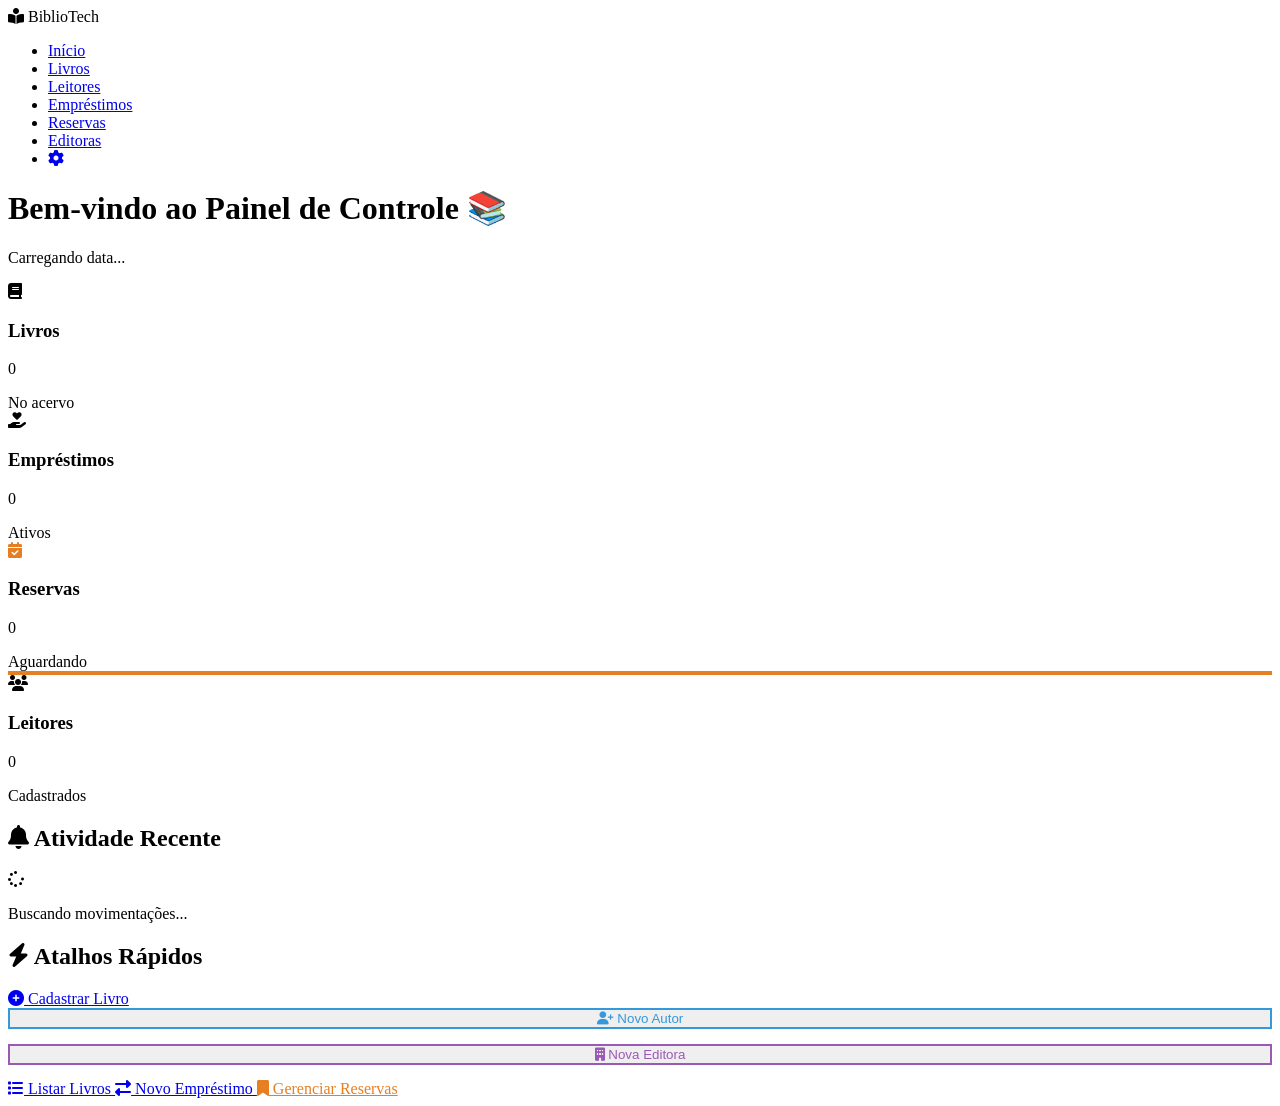
==== index.html @ 36de35bb "Add files via upload Initial commit: Sistema base funcionando." ====
<!DOCTYPE html>
<html lang="pt-br">
<head>
    <meta charset="UTF-8">
    <meta name="viewport" content="width=device-width, initial-scale=1.0">
    <title>BiblioTech - Dashboard</title>
    <link href="https://fonts.googleapis.com/css2?family=Inter:wght@400;600;800&display=swap" rel="stylesheet">
    <link rel="stylesheet" href="https://cdnjs.cloudflare.com/ajax/libs/font-awesome/6.4.0/css/all.min.css">
    <link rel="stylesheet" href="css/style.css?v=2.0">
    <style>
        /* Estilos específicos para o Modal */
        .modal-simples {
            position: fixed;
            top: 0; left: 0;
            width: 100%; height: 100%;
            background: rgba(0,0,0,0.6);
            display: none; 
            justify-content: center;
            align-items: center;
            z-index: 9999;
            backdrop-filter: blur(4px);
        }
        .modal-content {
            width: 90%;
            max-width: 400px;
            background: white;
            padding: 30px;
            border-radius: 24px;
            box-shadow: 0 20px 40px rgba(0,0,0,0.2);
            animation: slideIn 0.3s ease;
        }
        @keyframes slideIn {
            from { transform: translateY(-30px); opacity: 0; }
            to { transform: translateY(0); opacity: 1; }
        }
        .stat-card.alert { border-bottom: 4px solid #e67e22; }
        
        /* Cor específica para o botão de editora */
        .btn-editora { border: 2px solid #9b59b6 !important; color: #9b59b6 !important; }
        .btn-editora:hover { background: #9b59b6; color: white !important; }
    </style>
</head>
<body>

    <nav class="top-nav">
        <div class="container nav-flex">
            <div class="logo">
                <i class="fas fa-book-reader"></i> Biblio<span>Tech</span>
            </div>
            <ul class="menu">
                <li><a href="index.html" class="active">Início</a></li>
                <li><a href="livros.html">Livros</a></li>
                <li><a href="usuarios.html">Leitores</a></li>
                <li><a href="emprestimos.html">Empréstimos</a></li>
                <li><a href="reservas.html">Reservas</a></li> 
                <li><a href="editoras.html">Editoras</a></li>
                <li><a href="config.html"><i class="fas fa-cog"></i></a></li>
            </ul>
        </div>
    </nav>

    <div class="container">
        <header class="welcome-banner">
            <h1>Bem-vindo ao Painel de Controle 📚</h1>
            <p id="data-atual">Carregando data...</p>
        </header>

        <div class="stats-grid">
            <div class="stat-card">
                <div class="card-icon"><i class="fas fa-book"></i></div>
                <h3>Livros</h3>
                <p id="total-livros">0</p>
                <span>No acervo</span>
            </div>
            <div class="stat-card success">
                <div class="card-icon"><i class="fas fa-hand-holding-heart"></i></div>
                <h3>Empréstimos</h3>
                <p id="total-emprestimos">0</p>
                <span>Ativos</span>
            </div>
            <div class="stat-card alert"> 
                <div class="card-icon"><i class="fas fa-calendar-check" style="color: #e67e22;"></i></div>
                <h3>Reservas</h3>
                <p id="total-reservas">0</p>
                <span>Aguardando</span>
            </div>
            <div class="stat-card">
                <div class="card-icon"><i class="fas fa-users"></i></div>
                <h3>Leitores</h3>
                <p id="total-usuarios">0</p>
                <span>Cadastrados</span>
            </div>
        </div>

        <div class="dashboard-content">
            <div class="list-box">
                <h2><i class="fas fa-bell"></i> Atividade Recente</h2>
                <div id="lista-atividades">
                    <div class="loading-state">
                        <i class="fas fa-spinner fa-spin"></i>
                        <p>Buscando movimentações...</p>
                    </div>
                </div>
            </div>

            <div class="action-box">
                <h2><i class="fas fa-bolt"></i> Atalhos Rápidos</h2>
                <nav class="nav-vertical">
                    <a href="adicionar.html" class="btn btn-add">
                        <i class="fas fa-plus-circle"></i> Cadastrar Livro
                    </a>
                    
                    <button onclick="abrirModal('modalAutor')" class="btn btn-outline" style="width: 100%; cursor: pointer; margin-bottom: 15px; border: 2px solid #3498db; color: #3498db;">
                        <i class="fas fa-user-plus"></i> Novo Autor
                    </button>

                    <button onclick="abrirModal('modalEditora')" class="btn btn-outline btn-editora" style="width: 100%; cursor: pointer; margin-bottom: 15px;">
                        <i class="fas fa-building"></i> Nova Editora
                    </button>

                    <a href="livros.html" class="btn btn-outline">
                        <i class="fas fa-list"></i> Listar Livros
                    </a>
                    
                    <a href="emprestimos.html" class="btn btn-save">
                        <i class="fas fa-exchange-alt"></i> Novo Empréstimo
                    </a>

                    <a href="reservas.html" class="btn btn-outline" style="border-color: #e67e22; color: #e67e22;">
                        <i class="fas fa-bookmark"></i> Gerenciar Reservas
                    </a>
                </nav>
            </div>
        </div>
    </div>

    <div id="modalAutor" class="modal-simples">
        <div class="modal-content">
            <h3 style="margin-bottom: 15px;"><i class="fas fa-feather"></i> Novo Autor</h3>
            <form id="form-rapido-autor">
                <div class="form-group">
                    <label>Nome do Autor</label>
                    <input type="text" id="nome-autor" placeholder="Ex: Machado de Assis" required style="width: 100%; padding: 12px; border: 2px solid #eee; border-radius: 10px;">
                </div>
                <div style="display: flex; gap: 10px; margin-top: 20px;">
                    <button type="submit" class="btn btn-save" style="flex:2; border:none; cursor:pointer;">Salvar</button>
                    <button type="button" onclick="fecharModal('modalAutor')" class="btn btn-outline" style="flex:1; cursor:pointer;">Cancelar</button>
                </div>
            </form>
        </div>
    </div>

    <div id="modalEditora" class="modal-simples">
        <div class="modal-content">
            <h3 style="margin-bottom: 15px;"><i class="fas fa-building"></i> Nova Editora</h3>
            <form id="form-rapido-editora">
                <div class="form-group">
                    <label>Nome da Editora</label>
                    <input type="text" id="nome-editora" placeholder="Ex: Editora Rocco" required style="width: 100%; padding: 12px; border: 2px solid #eee; border-radius: 10px;">
                </div>
                <div style="display: flex; gap: 10px; margin-top: 20px;">
                    <button type="submit" class="btn btn-save" style="flex:2; border:none; cursor:pointer; background-color: #9b59b6;">Salvar</button>
                    <button type="button" onclick="fecharModal('modalEditora')" class="btn btn-outline" style="flex:1; cursor:pointer;">Cancelar</button>
                </div>
            </form>
        </div>
    </div>

    <script src="js/dashboard.js"></script>
    <script>
        // Funções Genéricas para os Modais
        function abrirModal(id) { document.getElementById(id).style.display = 'flex'; }
        function fecharModal(id) { document.getElementById(id).style.display = 'none'; }
        
        window.onclick = function(event) {
            if (event.target.className === 'modal-simples') {
                event.target.style.display = 'none';
            }
        }

        // Lógica para Salvar Editora via Modal
        document.getElementById('form-rapido-editora').addEventListener('submit', async (e) => {
            e.preventDefault();
            const nome = document.getElementById('nome-editora').value;
            const formData = new FormData();
            formData.append('nome', nome);

            try {
                const res = await fetch('api/salvar_editora.php', { method: 'POST', body: formData });
                const data = await res.json();
                if(data.sucesso) {
                    alert("✅ Editora cadastrada com sucesso!");
                    fecharModal('modalEditora');
                    location.reload();
                } else { alert("Erro: " + data.erro); }
            } catch (err) { alert("Erro de conexão."); }
        });

        // Lógica para Salvar Autor via Modal (Reaproveitada)
        document.getElementById('form-rapido-autor').addEventListener('submit', async (e) => {
            e.preventDefault();
            const nome = document.getElementById('nome-autor').value;
            const formData = new FormData();
            formData.append('nome', nome);

            try {
                const res = await fetch('api/salvar_autor.php', { method: 'POST', body: formData });
                const data = await res.json();
                if(data.sucesso) {
                    alert("✅ Autor cadastrado com sucesso!");
                    fecharModal('modalAutor');
                    location.reload();
                } else { alert("Erro: " + data.erro); }
            } catch (err) { alert("Erro de conexão."); }
        });
    </script>
</body>
</html>
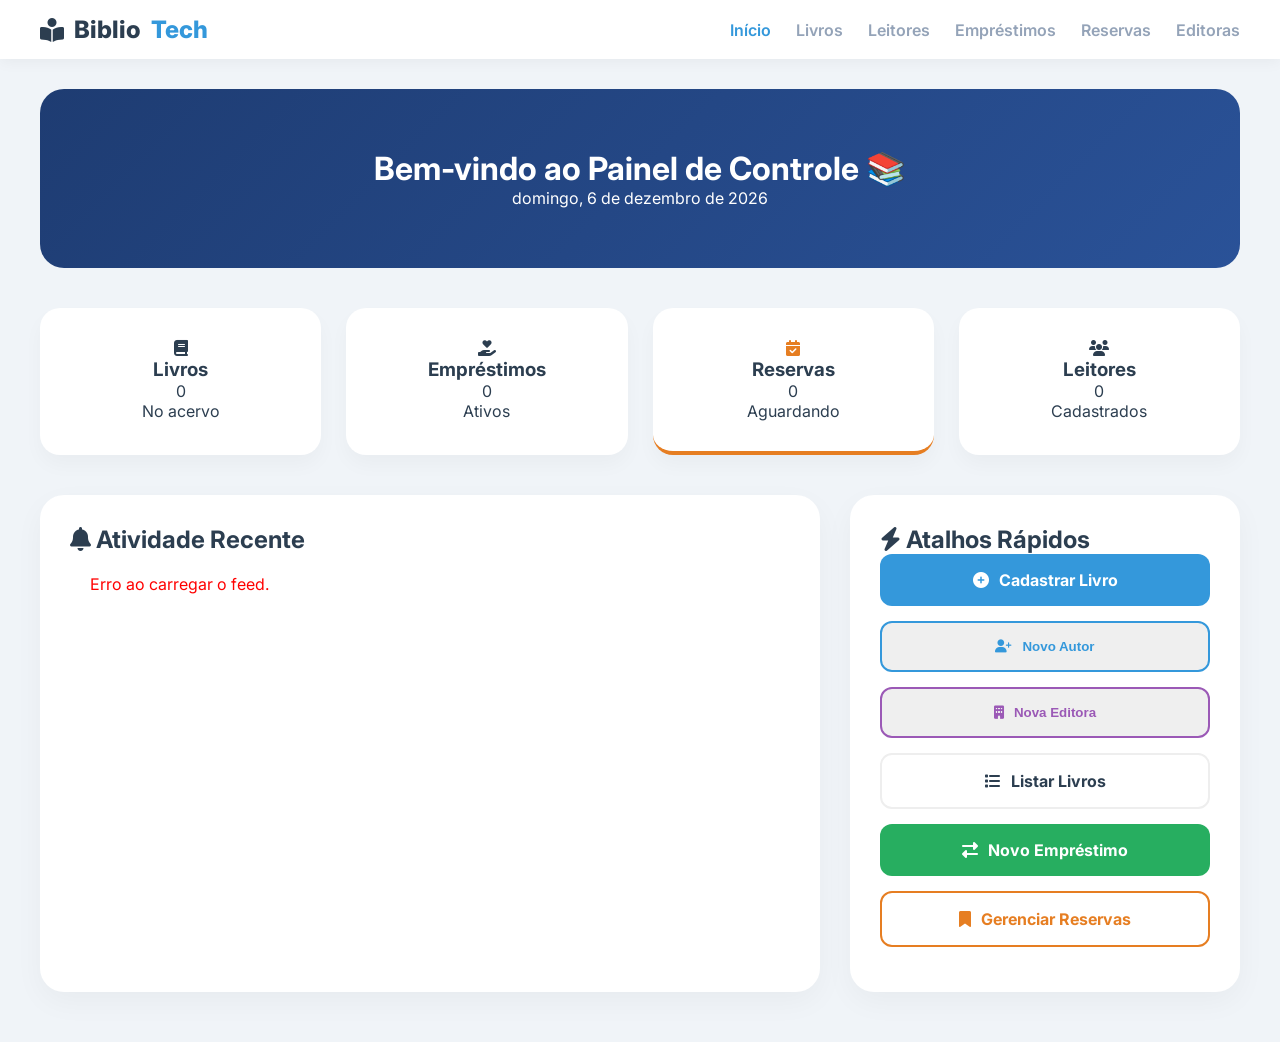
==== commit dfe735bc: "Update index.html" ====
--- a/index.html
+++ b/index.html
@@ -53,8 +53,7 @@
                 <li><a href="usuarios.html">Leitores</a></li>
                 <li><a href="emprestimos.html">Empréstimos</a></li>
                 <li><a href="reservas.html">Reservas</a></li> 
-                <li><a href="editoras.html">Editoras</a></li>
-                <li><a href="config.html"><i class="fas fa-cog"></i></a></li>
+                <li><a href="editoras.html">Editoras</a></li>               
             </ul>
         </div>
     </nav>
@@ -215,4 +214,5 @@
         });
     </script>
 </body>
-</html>+
+</html>
--- a/css/style.css
+++ b/css/style.css
@@ -0,0 +1,158 @@
+@import url('https://fonts.googleapis.com/css2?family=Inter:wght@300;400;600;800&display=swap');
+
+:root {
+    --primary: #3498db;
+    --primary-dark: #2980b9;
+    --secondary: #2c3e50;
+    --success: #27ae60;
+    --danger: #e74c3c;
+    --bg: #f0f4f8;
+    --white: #ffffff;
+    --text-muted: #94a3b8;
+    --transition: all 0.3s cubic-bezier(0.4, 0, 0.2, 1);
+}
+
+* { box-sizing: border-box; margin: 0; padding: 0; }
+
+body { 
+    font-family: 'Inter', sans-serif; 
+    background: var(--bg); 
+    color: var(--secondary);
+    min-height: 100vh;
+    display: block; /* Garante que o fluxo seja de cima para baixo */
+}
+
+/* CENTRALIZAÇÃO REAL DO CONTEÚDO */
+.container { 
+    width: 95%;
+    max-width: 1200px; 
+    margin: 0 auto; /* O segredo da centralização */
+    display: block;
+}
+
+/* BARRA DE NAVEGAÇÃO */
+.top-nav {
+    background: var(--white);
+    padding: 15px 0;
+    margin-bottom: 30px;
+    box-shadow: 0 2px 15px rgba(0,0,0,0.05);
+    width: 100%;
+}
+
+.nav-flex {
+    display: flex;
+    justify-content: space-between; /* Logo na esquerda, Menu na direita */
+    align-items: center;
+}
+
+.logo { font-weight: 800; font-size: 1.5rem; display: flex; align-items: center; gap: 10px; }
+.logo span { color: var(--primary); }
+.menu { list-style: none; display: flex; gap: 25px; }
+.menu a { text-decoration: none; color: var(--text-muted); font-weight: 600; }
+.menu a.active { color: var(--primary); }
+
+/* BANNER */
+.welcome-banner {
+    background: linear-gradient(135deg, #1e3c72 0%, #2a5298 100%);
+    color: white; 
+    padding: 60px 20px; 
+    border-radius: 24px; 
+    text-align: center; 
+    margin-bottom: 40px;
+    width: 100%;
+}
+
+/* GRID DE CARDS (4 colunas) */
+.stats-grid {
+    display: grid; 
+    grid-template-columns: repeat(auto-fit, minmax(220px, 1fr)); 
+    gap: 25px; 
+    margin-bottom: 40px;
+    width: 100%;
+}
+
+.stat-card {
+    background: var(--white); 
+    padding: 30px 20px; 
+    border-radius: 20px; 
+    text-align: center;
+    box-shadow: 0 10px 20px rgba(0,0,0,0.03);
+    transition: var(--transition);
+}
+
+.stat-card:hover { transform: translateY(-10px); }
+
+/* CONTEÚDO INFERIOR (2 colunas: Atividade e Atalhos) */
+.dashboard-content { 
+    display: grid; 
+    grid-template-columns: 2fr 1fr; /* Esquerda maior que a direita */
+    gap: 30px; 
+    margin-bottom: 50px;
+}
+
+/* Responsividade para Celular */
+@media (max-width: 850px) {
+    .dashboard-content { grid-template-columns: 1fr; }
+    .nav-flex { flex-direction: column; gap: 15px; }
+}
+
+.list-box, .action-box { 
+    background: var(--white); 
+    padding: 30px; 
+    border-radius: 24px; 
+    box-shadow: 0 10px 30px rgba(0,0,0,0.04);
+}
+
+/* ESTILO DOS BOTÕES */
+.btn {
+    display: flex;
+    align-items: center;
+    justify-content: center;
+    gap: 10px;
+    padding: 16px; 
+    margin-bottom: 15px; 
+    text-decoration: none; 
+    border-radius: 12px; 
+    font-weight: 700;
+    transition: var(--transition);
+}
+
+.btn-add { background: var(--primary); color: white; }
+.btn-save { background: var(--success); color: white; }
+.btn-outline { border: 2px solid #eee; color: var(--secondary); }
+
+.activity-item {
+    background: #f8fafc;
+    padding: 15px;
+    margin-bottom: 10px;
+    border-radius: 12px;
+    border-left: 4px solid var(--primary);
+}
+/* Estilos de Formulário */
+.form-group {
+    display: flex;
+    flex-direction: column;
+    margin-bottom: 15px;
+}
+
+.form-group label {
+    font-weight: 600;
+    font-size: 0.9rem;
+    margin-bottom: 8px;
+    color: var(--secondary);
+}
+
+.form-group input, .form-group select {
+    padding: 12px;
+    border: 2px solid #edf2f7;
+    border-radius: 10px;
+    font-family: inherit;
+    font-size: 1rem;
+    transition: var(--transition);
+}
+
+.form-group input:focus, .form-group select:focus {
+    outline: none;
+    border-color: var(--primary);
+    background: #fff;
+}
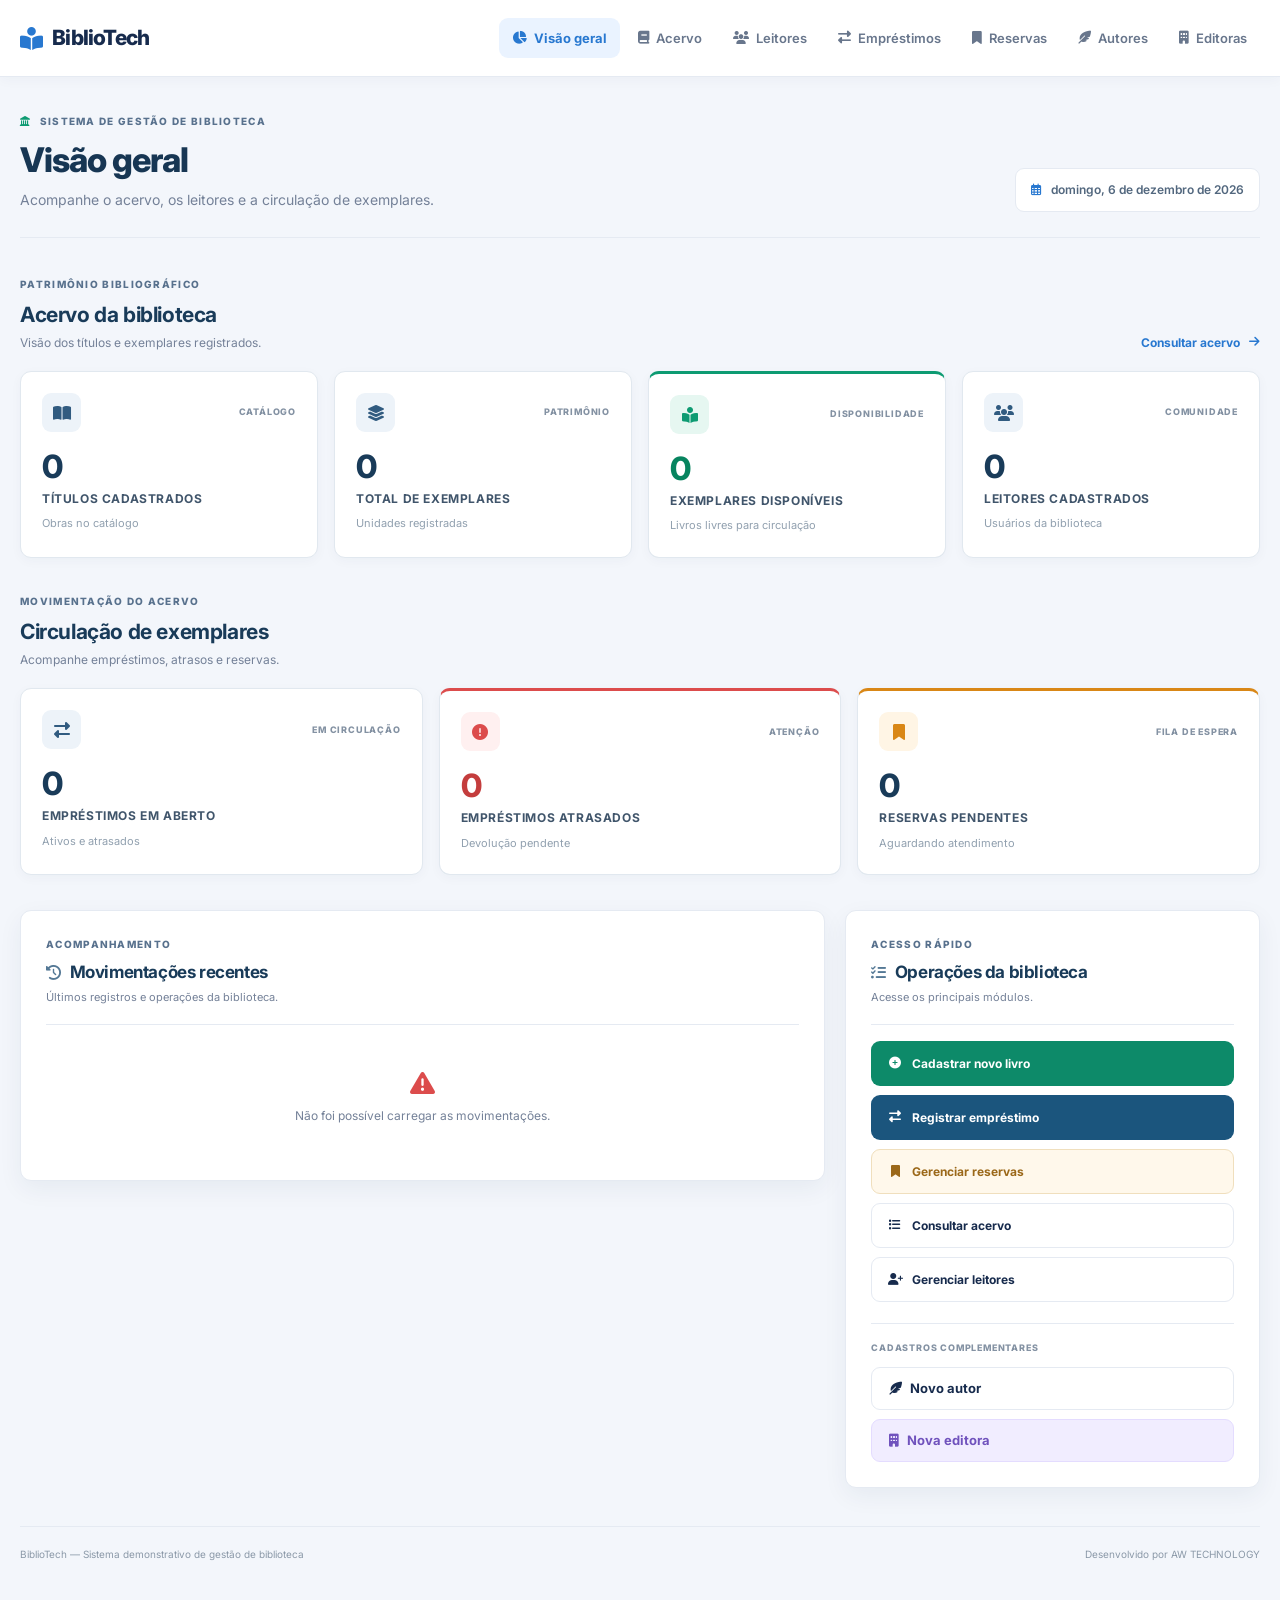
==== commit 26403b9d: "feat: upgrade completo do BiblioTech" ====
--- a/index.html
+++ b/index.html
@@ -1,218 +1,529 @@
-<!DOCTYPE html>
-<html lang="pt-br">
-<head>
-    <meta charset="UTF-8">
-    <meta name="viewport" content="width=device-width, initial-scale=1.0">
-    <title>BiblioTech - Dashboard</title>
-    <link href="https://fonts.googleapis.com/css2?family=Inter:wght@400;600;800&display=swap" rel="stylesheet">
-    <link rel="stylesheet" href="https://cdnjs.cloudflare.com/ajax/libs/font-awesome/6.4.0/css/all.min.css">
-    <link rel="stylesheet" href="css/style.css?v=2.0">
-    <style>
-        /* Estilos específicos para o Modal */
-        .modal-simples {
-            position: fixed;
-            top: 0; left: 0;
-            width: 100%; height: 100%;
-            background: rgba(0,0,0,0.6);
-            display: none; 
-            justify-content: center;
-            align-items: center;
-            z-index: 9999;
-            backdrop-filter: blur(4px);
-        }
-        .modal-content {
-            width: 90%;
-            max-width: 400px;
-            background: white;
-            padding: 30px;
-            border-radius: 24px;
-            box-shadow: 0 20px 40px rgba(0,0,0,0.2);
-            animation: slideIn 0.3s ease;
-        }
-        @keyframes slideIn {
-            from { transform: translateY(-30px); opacity: 0; }
-            to { transform: translateY(0); opacity: 1; }
-        }
-        .stat-card.alert { border-bottom: 4px solid #e67e22; }
-        
-        /* Cor específica para o botão de editora */
-        .btn-editora { border: 2px solid #9b59b6 !important; color: #9b59b6 !important; }
-        .btn-editora:hover { background: #9b59b6; color: white !important; }
-    </style>
-</head>
-<body>
-
-    <nav class="top-nav">
-        <div class="container nav-flex">
-            <div class="logo">
-                <i class="fas fa-book-reader"></i> Biblio<span>Tech</span>
-            </div>
-            <ul class="menu">
-                <li><a href="index.html" class="active">Início</a></li>
-                <li><a href="livros.html">Livros</a></li>
-                <li><a href="usuarios.html">Leitores</a></li>
-                <li><a href="emprestimos.html">Empréstimos</a></li>
-                <li><a href="reservas.html">Reservas</a></li> 
-                <li><a href="editoras.html">Editoras</a></li>               
-            </ul>
-        </div>
-    </nav>
-
-    <div class="container">
-        <header class="welcome-banner">
-            <h1>Bem-vindo ao Painel de Controle 📚</h1>
-            <p id="data-atual">Carregando data...</p>
-        </header>
-
-        <div class="stats-grid">
-            <div class="stat-card">
-                <div class="card-icon"><i class="fas fa-book"></i></div>
-                <h3>Livros</h3>
-                <p id="total-livros">0</p>
-                <span>No acervo</span>
-            </div>
-            <div class="stat-card success">
-                <div class="card-icon"><i class="fas fa-hand-holding-heart"></i></div>
-                <h3>Empréstimos</h3>
-                <p id="total-emprestimos">0</p>
-                <span>Ativos</span>
-            </div>
-            <div class="stat-card alert"> 
-                <div class="card-icon"><i class="fas fa-calendar-check" style="color: #e67e22;"></i></div>
-                <h3>Reservas</h3>
-                <p id="total-reservas">0</p>
-                <span>Aguardando</span>
-            </div>
-            <div class="stat-card">
-                <div class="card-icon"><i class="fas fa-users"></i></div>
-                <h3>Leitores</h3>
-                <p id="total-usuarios">0</p>
-                <span>Cadastrados</span>
-            </div>
-        </div>
-
-        <div class="dashboard-content">
-            <div class="list-box">
-                <h2><i class="fas fa-bell"></i> Atividade Recente</h2>
-                <div id="lista-atividades">
-                    <div class="loading-state">
-                        <i class="fas fa-spinner fa-spin"></i>
-                        <p>Buscando movimentações...</p>
-                    </div>
-                </div>
-            </div>
-
-            <div class="action-box">
-                <h2><i class="fas fa-bolt"></i> Atalhos Rápidos</h2>
-                <nav class="nav-vertical">
-                    <a href="adicionar.html" class="btn btn-add">
-                        <i class="fas fa-plus-circle"></i> Cadastrar Livro
-                    </a>
-                    
-                    <button onclick="abrirModal('modalAutor')" class="btn btn-outline" style="width: 100%; cursor: pointer; margin-bottom: 15px; border: 2px solid #3498db; color: #3498db;">
-                        <i class="fas fa-user-plus"></i> Novo Autor
-                    </button>
-
-                    <button onclick="abrirModal('modalEditora')" class="btn btn-outline btn-editora" style="width: 100%; cursor: pointer; margin-bottom: 15px;">
-                        <i class="fas fa-building"></i> Nova Editora
-                    </button>
-
-                    <a href="livros.html" class="btn btn-outline">
-                        <i class="fas fa-list"></i> Listar Livros
-                    </a>
-                    
-                    <a href="emprestimos.html" class="btn btn-save">
-                        <i class="fas fa-exchange-alt"></i> Novo Empréstimo
-                    </a>
-
-                    <a href="reservas.html" class="btn btn-outline" style="border-color: #e67e22; color: #e67e22;">
-                        <i class="fas fa-bookmark"></i> Gerenciar Reservas
-                    </a>
-                </nav>
-            </div>
-        </div>
-    </div>
-
-    <div id="modalAutor" class="modal-simples">
-        <div class="modal-content">
-            <h3 style="margin-bottom: 15px;"><i class="fas fa-feather"></i> Novo Autor</h3>
-            <form id="form-rapido-autor">
-                <div class="form-group">
-                    <label>Nome do Autor</label>
-                    <input type="text" id="nome-autor" placeholder="Ex: Machado de Assis" required style="width: 100%; padding: 12px; border: 2px solid #eee; border-radius: 10px;">
-                </div>
-                <div style="display: flex; gap: 10px; margin-top: 20px;">
-                    <button type="submit" class="btn btn-save" style="flex:2; border:none; cursor:pointer;">Salvar</button>
-                    <button type="button" onclick="fecharModal('modalAutor')" class="btn btn-outline" style="flex:1; cursor:pointer;">Cancelar</button>
-                </div>
-            </form>
-        </div>
-    </div>
-
-    <div id="modalEditora" class="modal-simples">
-        <div class="modal-content">
-            <h3 style="margin-bottom: 15px;"><i class="fas fa-building"></i> Nova Editora</h3>
-            <form id="form-rapido-editora">
-                <div class="form-group">
-                    <label>Nome da Editora</label>
-                    <input type="text" id="nome-editora" placeholder="Ex: Editora Rocco" required style="width: 100%; padding: 12px; border: 2px solid #eee; border-radius: 10px;">
-                </div>
-                <div style="display: flex; gap: 10px; margin-top: 20px;">
-                    <button type="submit" class="btn btn-save" style="flex:2; border:none; cursor:pointer; background-color: #9b59b6;">Salvar</button>
-                    <button type="button" onclick="fecharModal('modalEditora')" class="btn btn-outline" style="flex:1; cursor:pointer;">Cancelar</button>
-                </div>
-            </form>
-        </div>
-    </div>
-
-    <script src="js/dashboard.js"></script>
-    <script>
-        // Funções Genéricas para os Modais
-        function abrirModal(id) { document.getElementById(id).style.display = 'flex'; }
-        function fecharModal(id) { document.getElementById(id).style.display = 'none'; }
-        
-        window.onclick = function(event) {
-            if (event.target.className === 'modal-simples') {
-                event.target.style.display = 'none';
-            }
-        }
-
-        // Lógica para Salvar Editora via Modal
-        document.getElementById('form-rapido-editora').addEventListener('submit', async (e) => {
-            e.preventDefault();
-            const nome = document.getElementById('nome-editora').value;
-            const formData = new FormData();
-            formData.append('nome', nome);
-
-            try {
-                const res = await fetch('api/salvar_editora.php', { method: 'POST', body: formData });
-                const data = await res.json();
-                if(data.sucesso) {
-                    alert("✅ Editora cadastrada com sucesso!");
-                    fecharModal('modalEditora');
-                    location.reload();
-                } else { alert("Erro: " + data.erro); }
-            } catch (err) { alert("Erro de conexão."); }
-        });
-
-        // Lógica para Salvar Autor via Modal (Reaproveitada)
-        document.getElementById('form-rapido-autor').addEventListener('submit', async (e) => {
-            e.preventDefault();
-            const nome = document.getElementById('nome-autor').value;
-            const formData = new FormData();
-            formData.append('nome', nome);
-
-            try {
-                const res = await fetch('api/salvar_autor.php', { method: 'POST', body: formData });
-                const data = await res.json();
-                if(data.sucesso) {
-                    alert("✅ Autor cadastrado com sucesso!");
-                    fecharModal('modalAutor');
-                    location.reload();
-                } else { alert("Erro: " + data.erro); }
-            } catch (err) { alert("Erro de conexão."); }
-        });
-    </script>
-</body>
-
-</html>
+
+<!DOCTYPE html>
+<html lang="pt-BR">
+<head>
+    <meta charset="UTF-8">
+    <meta name="viewport" content="width=device-width, initial-scale=1.0">
+    <meta name="description" content="BiblioTech — plataforma demonstrativa de gerenciamento de biblioteca, acervo e circulação de livros.">
+
+   <title>BiblioTech | Gestão de Biblioteca</title>
+<link rel="icon" type="image/svg+xml" href="favicon.svg">
+
+    <link rel="preconnect" href="https://fonts.googleapis.com">
+    <link rel="preconnect" href="https://fonts.gstatic.com" crossorigin>
+    <link rel="stylesheet" href="https://fonts.googleapis.com/css2?family=Inter:wght@400;500;600;700;800&display=swap">
+    <link rel="stylesheet" href="https://cdnjs.cloudflare.com/ajax/libs/font-awesome/6.4.0/css/all.min.css">
+    <link rel="stylesheet" href="css/style.css?v=5.0">
+</head>
+
+<body>
+
+    <!-- Navegação institucional -->
+    <nav class="top-nav" aria-label="Navegação principal">
+        <div class="container nav-flex">
+
+            <a href="index.html" class="logo" aria-label="BiblioTech - Início">
+                <i class="fas fa-book-reader"></i>
+                <span>Biblio<span>Tech</span></span>
+            </a>
+
+            <ul class="menu">
+                <li>
+                    <a href="index.html" class="active" aria-current="page">
+                        <i class="fas fa-chart-pie"></i> Visão geral
+                    </a>
+                </li>
+                <li>
+                    <a href="livros.html">
+                        <i class="fas fa-book"></i> Acervo
+                    </a>
+                </li>
+                <li>
+                    <a href="usuarios.html">
+                        <i class="fas fa-users"></i> Leitores
+                    </a>
+                </li>
+                <li>
+                    <a href="emprestimos.html">
+                        <i class="fas fa-exchange-alt"></i> Empréstimos
+                    </a>
+                </li>
+                <li>
+                    <a href="reservas.html">
+                        <i class="fas fa-bookmark"></i> Reservas
+                    </a>
+                </li>
+                <li>
+                    <a href="autores.html">
+                        <i class="fas fa-feather-alt"></i> Autores
+                    </a>
+                </li>
+                <li>
+                    <a href="editoras.html">
+                        <i class="fas fa-building"></i> Editoras
+                    </a>
+                </li>
+            </ul>
+
+        </div>
+    </nav>
+
+    <main class="container institutional-dashboard">
+
+        <!-- Apresentação -->
+        <header class="dashboard-heading">
+            <div class="dashboard-heading-text">
+                <span class="dashboard-eyebrow">
+                    <i class="fas fa-landmark"></i>
+                    SISTEMA DE GESTÃO DE BIBLIOTECA
+                </span>
+
+                <h1>Visão geral</h1>
+
+                <p>
+                    Acompanhe o acervo, os leitores e a circulação de exemplares.
+                </p>
+            </div>
+
+            <div class="dashboard-date">
+                <i class="far fa-calendar-alt"></i>
+                <span id="data-atual">Carregando data...</span>
+            </div>
+        </header>
+
+        <!-- Indicadores do acervo -->
+        <section class="dashboard-section" aria-labelledby="titulo-acervo">
+
+            <div class="section-heading">
+                <div>
+                    <span class="section-kicker">PATRIMÔNIO BIBLIOGRÁFICO</span>
+                    <h2 id="titulo-acervo">Acervo da biblioteca</h2>
+                    <p>Visão dos títulos e exemplares registrados.</p>
+                </div>
+
+                <a href="livros.html" class="section-link">
+                    Consultar acervo
+                    <i class="fas fa-arrow-right"></i>
+                </a>
+            </div>
+
+            <div class="stats-grid institutional-stats">
+
+                <article class="stat-card institutional-card">
+                    <div class="stat-card-top">
+                        <span class="stat-icon">
+                            <i class="fas fa-book-open"></i>
+                        </span>
+                        <span class="stat-label">CATÁLOGO</span>
+                    </div>
+
+                    <p id="total-livros" class="stat-number">0</p>
+                    <h3>Títulos cadastrados</h3>
+                    <span class="stat-description">Obras no catálogo</span>
+                </article>
+
+                <article class="stat-card institutional-card">
+                    <div class="stat-card-top">
+                        <span class="stat-icon">
+                            <i class="fas fa-layer-group"></i>
+                        </span>
+                        <span class="stat-label">PATRIMÔNIO</span>
+                    </div>
+
+                    <p id="total-exemplares" class="stat-number">0</p>
+                    <h3>Total de exemplares</h3>
+                    <span class="stat-description">Unidades registradas</span>
+                </article>
+
+                <article class="stat-card institutional-card stat-available">
+                    <div class="stat-card-top">
+                        <span class="stat-icon">
+                            <i class="fas fa-book-reader"></i>
+                        </span>
+                        <span class="stat-label">DISPONIBILIDADE</span>
+                    </div>
+
+                    <p id="total-disponiveis" class="stat-number">0</p>
+                    <h3>Exemplares disponíveis</h3>
+                    <span class="stat-description">Livros livres para circulação</span>
+                </article>
+
+                <article class="stat-card institutional-card">
+                    <div class="stat-card-top">
+                        <span class="stat-icon">
+                            <i class="fas fa-users"></i>
+                        </span>
+                        <span class="stat-label">COMUNIDADE</span>
+                    </div>
+
+                    <p id="total-usuarios" class="stat-number">0</p>
+                    <h3>Leitores cadastrados</h3>
+                    <span class="stat-description">Usuários da biblioteca</span>
+                </article>
+
+            </div>
+        </section>
+
+        <!-- Indicadores de circulação -->
+        <section class="dashboard-section" aria-labelledby="titulo-circulacao">
+
+            <div class="section-heading">
+                <div>
+                    <span class="section-kicker">MOVIMENTAÇÃO DO ACERVO</span>
+                    <h2 id="titulo-circulacao">Circulação de exemplares</h2>
+                    <p>Acompanhe empréstimos, atrasos e reservas.</p>
+                </div>
+            </div>
+
+            <div class="stats-grid circulation-stats">
+
+                <article class="stat-card institutional-card circulation-card">
+                    <div class="stat-card-top">
+                        <span class="stat-icon">
+                            <i class="fas fa-exchange-alt"></i>
+                        </span>
+                        <span class="stat-label">EM CIRCULAÇÃO</span>
+                    </div>
+
+                    <p id="total-emprestimos" class="stat-number">0</p>
+                    <h3>Empréstimos em aberto</h3>
+                    <span class="stat-description">Ativos e atrasados</span>
+                </article>
+
+                <article class="stat-card institutional-card circulation-card stat-overdue">
+                    <div class="stat-card-top">
+                        <span class="stat-icon">
+                            <i class="fas fa-exclamation-circle"></i>
+                        </span>
+                        <span class="stat-label">ATENÇÃO</span>
+                    </div>
+
+                    <p id="total-atrasados" class="stat-number">0</p>
+                    <h3>Empréstimos atrasados</h3>
+                    <span class="stat-description">Devolução pendente</span>
+                </article>
+
+                <article class="stat-card institutional-card circulation-card stat-reservations">
+                    <div class="stat-card-top">
+                        <span class="stat-icon">
+                            <i class="fas fa-bookmark"></i>
+                        </span>
+                        <span class="stat-label">FILA DE ESPERA</span>
+                    </div>
+
+                    <p id="total-reservas" class="stat-number">0</p>
+                    <h3>Reservas pendentes</h3>
+                    <span class="stat-description">Aguardando atendimento</span>
+                </article>
+
+            </div>
+        </section>
+
+        <!-- Atividades e operações -->
+        <section class="dashboard-section dashboard-lower" aria-label="Movimentações e operações">
+
+            <div class="list-box institutional-panel">
+
+                <div class="panel-heading">
+                    <div>
+                        <span class="section-kicker">ACOMPANHAMENTO</span>
+                        <h2>
+                            <i class="fas fa-history"></i>
+                            Movimentações recentes
+                        </h2>
+                        <p>Últimos registros e operações da biblioteca.</p>
+                    </div>
+                </div>
+
+                <div id="lista-atividades">
+                    <div class="loading-state">
+                        <i class="fas fa-spinner fa-spin"></i>
+                        <p>Carregando movimentações...</p>
+                    </div>
+                </div>
+
+            </div>
+
+            <aside class="action-box institutional-panel">
+
+                <div class="panel-heading">
+                    <div>
+                        <span class="section-kicker">ACESSO RÁPIDO</span>
+                        <h2>
+                            <i class="fas fa-tasks"></i>
+                            Operações da biblioteca
+                        </h2>
+                        <p>Acesse os principais módulos.</p>
+                    </div>
+                </div>
+
+                <nav class="nav-vertical institutional-actions" aria-label="Operações rápidas">
+
+                    <a href="adicionar.html" class="btn btn-add">
+                        <i class="fas fa-plus-circle"></i>
+                        Cadastrar novo livro
+                    </a>
+
+                    <a href="emprestimos.html" class="btn btn-save">
+                        <i class="fas fa-exchange-alt"></i>
+                        Registrar empréstimo
+                    </a>
+
+                    <a href="reservas.html" class="btn btn-outline btn-reservas">
+                        <i class="fas fa-bookmark"></i>
+                        Gerenciar reservas
+                    </a>
+
+                    <a href="livros.html" class="btn btn-outline">
+                        <i class="fas fa-list"></i>
+                        Consultar acervo
+                    </a>
+
+                    <a href="usuarios.html" class="btn btn-outline">
+                        <i class="fas fa-user-plus"></i>
+                        Gerenciar leitores
+                    </a>
+
+                    <div class="quick-register">
+                        <span class="quick-register-title">CADASTROS COMPLEMENTARES</span>
+
+                        <button
+                            type="button"
+                            onclick="abrirModal('modalAutor')"
+                            class="btn btn-outline"
+                        >
+                            <i class="fas fa-feather-alt"></i>
+                            Novo autor
+                        </button>
+
+                        <button
+                            type="button"
+                            onclick="abrirModal('modalEditora')"
+                            class="btn btn-outline btn-editora"
+                        >
+                            <i class="fas fa-building"></i>
+                            Nova editora
+                        </button>
+                    </div>
+
+                </nav>
+            </aside>
+
+        </section>
+
+        <footer class="dashboard-footer">
+            <span>BiblioTech — Sistema demonstrativo de gestão de biblioteca</span>
+            <span>Desenvolvido por AW TECHNOLOGY</span>
+        </footer>
+
+    </main>
+
+    <!-- Modal: cadastro rápido de autor -->
+    <div
+        id="modalAutor"
+        class="modal-simples"
+        role="dialog"
+        aria-modal="true"
+        aria-labelledby="titulo-modal-autor"
+    >
+        <div class="modal-content">
+
+            <h3 id="titulo-modal-autor">
+                <i class="fas fa-feather-alt"></i>
+                Novo autor
+            </h3>
+
+            <form id="form-rapido-autor">
+
+                <div class="form-group">
+                    <label for="nome-autor">Nome do autor</label>
+                    <input
+                        type="text"
+                        id="nome-autor"
+                        placeholder="Ex.: Machado de Assis"
+                        maxlength="255"
+                        required
+                    >
+                </div>
+
+                <div class="modal-actions">
+                    <button type="submit" class="btn btn-save">
+                        <i class="fas fa-check"></i>
+                        Salvar autor
+                    </button>
+
+                    <button
+                        type="button"
+                        onclick="fecharModal('modalAutor')"
+                        class="btn btn-outline"
+                    >
+                        Cancelar
+                    </button>
+                </div>
+
+            </form>
+        </div>
+    </div>
+
+    <!-- Modal: cadastro rápido de editora -->
+    <div
+        id="modalEditora"
+        class="modal-simples"
+        role="dialog"
+        aria-modal="true"
+        aria-labelledby="titulo-modal-editora"
+    >
+        <div class="modal-content">
+
+            <h3 id="titulo-modal-editora">
+                <i class="fas fa-building"></i>
+                Nova editora
+            </h3>
+
+            <form id="form-rapido-editora">
+
+                <div class="form-group">
+                    <label for="nome-editora">Nome da editora</label>
+                    <input
+                        type="text"
+                        id="nome-editora"
+                        placeholder="Ex.: Editora Rocco"
+                        maxlength="255"
+                        required
+                    >
+                </div>
+
+                <div class="modal-actions">
+                    <button type="submit" class="btn btn-save btn-editora">
+                        <i class="fas fa-check"></i>
+                        Salvar editora
+                    </button>
+
+                    <button
+                        type="button"
+                        onclick="fecharModal('modalEditora')"
+                        class="btn btn-outline"
+                    >
+                        Cancelar
+                    </button>
+                </div>
+
+            </form>
+        </div>
+    </div>
+
+    <script src="js/dashboard.js"></script>
+
+    <script>
+        // Controle dos modais
+        function abrirModal(id) {
+            const modal = document.getElementById(id);
+
+            if (modal) {
+                modal.style.display = 'flex';
+
+                const campo = modal.querySelector('input');
+
+                if (campo) {
+                    campo.focus();
+                }
+            }
+        }
+
+        function fecharModal(id) {
+            const modal = document.getElementById(id);
+
+            if (modal) {
+                modal.style.display = 'none';
+            }
+        }
+
+        // Fechar modal ao clicar fora do conteúdo
+        document.addEventListener('click', function(event) {
+            if (event.target.classList.contains('modal-simples')) {
+                event.target.style.display = 'none';
+            }
+        });
+
+        // Fechar modal com a tecla Escape
+        document.addEventListener('keydown', function(event) {
+            if (event.key === 'Escape') {
+                document.querySelectorAll('.modal-simples').forEach(function(modal) {
+                    modal.style.display = 'none';
+                });
+            }
+        });
+
+        // Cadastro rápido de editora
+        document.getElementById('form-rapido-editora').addEventListener('submit', async function(e) {
+            e.preventDefault();
+
+            const nome = document.getElementById('nome-editora').value.trim();
+
+            if (!nome) {
+                alert('Informe o nome da editora.');
+                return;
+            }
+
+            const formData = new FormData();
+            formData.append('nome', nome);
+
+            try {
+                const res = await fetch('api/salvar_editora.php', {
+                    method: 'POST',
+                    body: formData
+                });
+
+                const data = await res.json();
+
+                if (res.ok && data.sucesso) {
+                    alert('Editora cadastrada com sucesso!');
+                    fecharModal('modalEditora');
+                    location.reload();
+                } else {
+                    alert('Erro: ' + (data.erro || 'Não foi possível cadastrar a editora.'));
+                }
+
+            } catch (err) {
+                alert('Erro de conexão ao cadastrar editora.');
+            }
+        });
+
+        // Cadastro rápido de autor
+        document.getElementById('form-rapido-autor').addEventListener('submit', async function(e) {
+            e.preventDefault();
+
+            const nome = document.getElementById('nome-autor').value.trim();
+
+            if (!nome) {
+                alert('Informe o nome do autor.');
+                return;
+            }
+
+            const formData = new FormData();
+            formData.append('nome', nome);
+
+            try {
+                const res = await fetch('api/salvar_autor.php', {
+                    method: 'POST',
+                    body: formData
+                });
+
+                const data = await res.json();
+
+                if (res.ok && data.sucesso) {
+                    alert('Autor cadastrado com sucesso!');
+                    fecharModal('modalAutor');
+                    location.reload();
+                } else {
+                    alert('Erro: ' + (data.erro || 'Não foi possível cadastrar o autor.'));
+                }
+
+            } catch (err) {
+                alert('Erro de conexão ao cadastrar autor.');
+            }
+        });
+    </script>
+
+</body>
+</html>
--- a/css/style.css
+++ b/css/style.css
@@ -1,158 +1,2826 @@
-@import url('https://fonts.googleapis.com/css2?family=Inter:wght@300;400;600;800&display=swap');
-
-:root {
-    --primary: #3498db;
-    --primary-dark: #2980b9;
-    --secondary: #2c3e50;
-    --success: #27ae60;
-    --danger: #e74c3c;
-    --bg: #f0f4f8;
-    --white: #ffffff;
-    --text-muted: #94a3b8;
-    --transition: all 0.3s cubic-bezier(0.4, 0, 0.2, 1);
-}
-
-* { box-sizing: border-box; margin: 0; padding: 0; }
-
-body { 
-    font-family: 'Inter', sans-serif; 
-    background: var(--bg); 
-    color: var(--secondary);
-    min-height: 100vh;
-    display: block; /* Garante que o fluxo seja de cima para baixo */
-}
-
-/* CENTRALIZAÇÃO REAL DO CONTEÚDO */
-.container { 
-    width: 95%;
-    max-width: 1200px; 
-    margin: 0 auto; /* O segredo da centralização */
-    display: block;
-}
-
-/* BARRA DE NAVEGAÇÃO */
-.top-nav {
-    background: var(--white);
-    padding: 15px 0;
-    margin-bottom: 30px;
-    box-shadow: 0 2px 15px rgba(0,0,0,0.05);
-    width: 100%;
-}
-
-.nav-flex {
-    display: flex;
-    justify-content: space-between; /* Logo na esquerda, Menu na direita */
-    align-items: center;
-}
-
-.logo { font-weight: 800; font-size: 1.5rem; display: flex; align-items: center; gap: 10px; }
-.logo span { color: var(--primary); }
-.menu { list-style: none; display: flex; gap: 25px; }
-.menu a { text-decoration: none; color: var(--text-muted); font-weight: 600; }
-.menu a.active { color: var(--primary); }
-
-/* BANNER */
-.welcome-banner {
-    background: linear-gradient(135deg, #1e3c72 0%, #2a5298 100%);
-    color: white; 
-    padding: 60px 20px; 
-    border-radius: 24px; 
-    text-align: center; 
-    margin-bottom: 40px;
-    width: 100%;
-}
-
-/* GRID DE CARDS (4 colunas) */
-.stats-grid {
-    display: grid; 
-    grid-template-columns: repeat(auto-fit, minmax(220px, 1fr)); 
-    gap: 25px; 
-    margin-bottom: 40px;
-    width: 100%;
-}
-
-.stat-card {
-    background: var(--white); 
-    padding: 30px 20px; 
-    border-radius: 20px; 
-    text-align: center;
-    box-shadow: 0 10px 20px rgba(0,0,0,0.03);
-    transition: var(--transition);
-}
-
-.stat-card:hover { transform: translateY(-10px); }
-
-/* CONTEÚDO INFERIOR (2 colunas: Atividade e Atalhos) */
-.dashboard-content { 
-    display: grid; 
-    grid-template-columns: 2fr 1fr; /* Esquerda maior que a direita */
-    gap: 30px; 
-    margin-bottom: 50px;
-}
-
-/* Responsividade para Celular */
-@media (max-width: 850px) {
-    .dashboard-content { grid-template-columns: 1fr; }
-    .nav-flex { flex-direction: column; gap: 15px; }
-}
-
-.list-box, .action-box { 
-    background: var(--white); 
-    padding: 30px; 
-    border-radius: 24px; 
-    box-shadow: 0 10px 30px rgba(0,0,0,0.04);
-}
-
-/* ESTILO DOS BOTÕES */
-.btn {
-    display: flex;
-    align-items: center;
-    justify-content: center;
-    gap: 10px;
-    padding: 16px; 
-    margin-bottom: 15px; 
-    text-decoration: none; 
-    border-radius: 12px; 
-    font-weight: 700;
-    transition: var(--transition);
-}
-
-.btn-add { background: var(--primary); color: white; }
-.btn-save { background: var(--success); color: white; }
-.btn-outline { border: 2px solid #eee; color: var(--secondary); }
-
-.activity-item {
-    background: #f8fafc;
-    padding: 15px;
-    margin-bottom: 10px;
-    border-radius: 12px;
-    border-left: 4px solid var(--primary);
-}
-/* Estilos de Formulário */
-.form-group {
-    display: flex;
-    flex-direction: column;
-    margin-bottom: 15px;
-}
-
-.form-group label {
-    font-weight: 600;
-    font-size: 0.9rem;
-    margin-bottom: 8px;
-    color: var(--secondary);
-}
-
-.form-group input, .form-group select {
-    padding: 12px;
-    border: 2px solid #edf2f7;
-    border-radius: 10px;
-    font-family: inherit;
-    font-size: 1rem;
-    transition: var(--transition);
-}
-
-.form-group input:focus, .form-group select:focus {
-    outline: none;
-    border-color: var(--primary);
-    background: #fff;
-}
+
+@import url('https://fonts.googleapis.com/css2?family=Inter:wght@400;500;600;700;800&display=swap');
+
+/* ========================================
+   BIBLIOTECH — IDENTIDADE VISUAL
+======================================== */
+
+:root {
+    --primary: #2878d0;
+    --primary-dark: #1d5fa8;
+    --primary-light: #eaf3ff;
+
+    --navy: #172b4d;
+    --navy-light: #263f65;
+
+    --success: #0d9b72;
+    --success-light: #e6f7f1;
+
+    --warning: #d98716;
+    --warning-light: #fff5e5;
+
+    --danger: #dc4c4c;
+    --danger-light: #fff0f0;
+
+    --bg: #f3f6fb;
+    --white: #ffffff;
+
+    --text: #26354a;
+    --text-muted: #748198;
+
+    --border: #e5eaf2;
+    --shadow: 0 8px 24px rgba(23, 43, 77, 0.06);
+    --shadow-hover: 0 14px 32px rgba(23, 43, 77, 0.10);
+
+    --radius: 14px;
+    --transition: 0.25s ease;
+}
+
+/* ========================================
+   RESET E ESTRUTURA
+======================================== */
+
+* {
+    margin: 0;
+    padding: 0;
+    box-sizing: border-box;
+}
+
+html {
+    scroll-behavior: smooth;
+}
+
+body {
+    min-height: 100vh;
+    background: var(--bg);
+    color: var(--text);
+    font-family: 'Inter', sans-serif;
+    font-size: 14px;
+    line-height: 1.6;
+}
+
+button,
+input,
+select,
+textarea {
+    font: inherit;
+}
+
+button {
+    cursor: pointer;
+}
+
+a {
+    color: inherit;
+    text-decoration: none;
+}
+
+.container {
+    width: min(1180px, calc(100% - 40px));
+    margin: 32px auto;
+}
+
+/* ========================================
+   NAVEGAÇÃO
+======================================== */
+
+.top-nav {
+    position: sticky;
+    top: 0;
+    z-index: 100;
+    width: 100%;
+    background: var(--white);
+    border-bottom: 1px solid var(--border);
+    box-shadow: 0 3px 12px rgba(23, 43, 77, 0.035);
+}
+
+.nav-flex {
+    width: min(1280px, calc(100% - 40px));
+    min-height: 76px;
+    margin: 0 auto;
+    display: flex;
+    align-items: center;
+    justify-content: space-between;
+    gap: 28px;
+}
+
+.logo {
+    display: flex;
+    align-items: center;
+    gap: 10px;
+    color: var(--navy);
+    font-size: 21px;
+    font-weight: 800;
+    letter-spacing: -0.8px;
+    white-space: nowrap;
+}
+
+.logo i {
+    color: var(--primary);
+    font-size: 23px;
+}
+
+.menu {
+    display: flex;
+    align-items: center;
+    justify-content: flex-end;
+    gap: 5px;
+    list-style: none;
+    flex-wrap: wrap;
+}
+
+.menu a {
+    display: inline-flex;
+    align-items: center;
+    gap: 7px;
+    padding: 10px 13px;
+    border-radius: 9px;
+    color: #68768c;
+    font-size: 13px;
+    font-weight: 600;
+    transition: var(--transition);
+}
+
+.menu a:hover {
+    color: var(--primary);
+    background: var(--primary-light);
+}
+
+.menu a.active {
+    color: var(--primary);
+    background: var(--primary-light);
+    font-weight: 700;
+}
+
+/* ========================================
+   TÍTULOS E CABEÇALHOS
+======================================== */
+
+h1,
+h2,
+h3,
+h4 {
+    color: var(--navy);
+    line-height: 1.3;
+}
+
+h1 {
+    font-size: clamp(24px, 3vw, 30px);
+    font-weight: 800;
+    letter-spacing: -1px;
+}
+
+h2 {
+    font-size: 20px;
+    font-weight: 700;
+    letter-spacing: -0.4px;
+}
+
+h3 {
+    font-size: 16px;
+    font-weight: 700;
+}
+
+p {
+    color: var(--text-muted);
+}
+
+.page-header {
+    display: flex;
+    align-items: center;
+    justify-content: space-between;
+    flex-wrap: wrap;
+    gap: 16px;
+    margin-bottom: 26px;
+}
+
+.page-header h1 {
+    margin-bottom: 5px;
+}
+
+.page-header p {
+    font-size: 13px;
+}
+
+/* ========================================
+   BANNER DE BOAS-VINDAS
+======================================== */
+
+.welcome-banner {
+    position: relative;
+    overflow: hidden;
+    display: flex;
+    align-items: center;
+    justify-content: space-between;
+    gap: 20px;
+    margin-bottom: 28px;
+    padding: 30px 34px;
+    border: 1px solid #dce9fa;
+    border-radius: 18px;
+    background: linear-gradient(115deg, #ffffff 0%, #edf5ff 100%);
+    box-shadow: var(--shadow);
+}
+
+.welcome-banner h1,
+.welcome-banner h2 {
+    margin-bottom: 8px;
+}
+
+.welcome-banner p {
+    font-size: 14px;
+}
+
+.welcome-banner #data-atual {
+    color: var(--primary);
+    font-size: 13px;
+    font-weight: 600;
+}
+
+/* ========================================
+   CARDS DE ESTATÍSTICAS
+======================================== */
+
+.stats-grid {
+    display: grid;
+    grid-template-columns: repeat(4, minmax(0, 1fr));
+    gap: 20px;
+    margin-bottom: 28px;
+}
+
+.stat-card {
+    position: relative;
+    min-width: 0;
+    padding: 23px;
+    overflow: hidden;
+    background: var(--white);
+    border: 1px solid var(--border);
+    border-radius: var(--radius);
+    box-shadow: var(--shadow);
+    transition: transform var(--transition), box-shadow var(--transition);
+}
+
+.stat-card:hover {
+    transform: translateY(-4px);
+    box-shadow: var(--shadow-hover);
+}
+
+.stat-card h3 {
+    margin-bottom: 12px;
+    color: var(--text-muted);
+    font-size: 12px;
+    font-weight: 600;
+    text-transform: uppercase;
+    letter-spacing: 0.6px;
+}
+
+.stat-card p,
+.stat-card .stat-number {
+    color: var(--navy);
+    font-size: 32px;
+    font-weight: 800;
+    line-height: 1.2;
+    letter-spacing: -1px;
+}
+
+.card-icon {
+    display: flex;
+    align-items: center;
+    justify-content: center;
+    width: 46px;
+    height: 46px;
+    margin-bottom: 18px;
+    border-radius: 13px;
+    background: var(--primary-light);
+    color: var(--primary);
+    font-size: 20px;
+}
+
+.stat-card.success {
+    border-bottom: 3px solid var(--success);
+}
+
+.stat-card.success .card-icon {
+    color: var(--success);
+    background: var(--success-light);
+}
+
+.stat-card.alert {
+    border-bottom: 3px solid var(--warning);
+}
+
+.stat-card.alert .card-icon {
+    color: var(--warning);
+    background: var(--warning-light);
+}
+
+/* ========================================
+   CONTEÚDO DO DASHBOARD
+======================================== */
+
+.dashboard-content {
+    display: grid;
+    grid-template-columns: minmax(0, 1.7fr) minmax(260px, 1fr);
+    align-items: start;
+    gap: 22px;
+}
+
+.list-box,
+.action-box {
+    min-width: 0;
+    padding: 25px;
+    background: var(--white);
+    border: 1px solid var(--border);
+    border-radius: var(--radius);
+    box-shadow: var(--shadow);
+}
+
+.list-box h2,
+.action-box h2 {
+    margin-bottom: 20px;
+}
+
+.action-box h3 {
+    margin-bottom: 18px;
+}
+
+.nav-vertical {
+    display: flex;
+    flex-direction: column;
+    gap: 11px;
+}
+
+.nav-vertical a,
+.nav-vertical button {
+    width: 100%;
+}
+
+/* ========================================
+   ATIVIDADES
+======================================== */
+
+.activity-item {
+    display: flex;
+    align-items: flex-start;
+    gap: 14px;
+    padding: 15px 0;
+    border-bottom: 1px solid var(--border);
+}
+
+.activity-item:last-child {
+    border-bottom: none;
+}
+
+.activity-item i {
+    display: flex;
+    align-items: center;
+    justify-content: center;
+    flex-shrink: 0;
+    width: 38px;
+    height: 38px;
+    border-radius: 11px;
+    background: var(--primary-light);
+    color: var(--primary);
+}
+
+.activity-item p {
+    color: var(--text);
+    font-size: 13px;
+}
+
+/* ========================================
+   TABELAS
+======================================== */
+
+.table-responsive {
+    width: 100%;
+    overflow-x: auto;
+    border-radius: 10px;
+}
+
+.custom-table {
+    width: 100%;
+    min-width: 620px;
+    border-collapse: separate;
+    border-spacing: 0;
+    background: var(--white);
+}
+
+.custom-table thead th {
+    padding: 15px 16px;
+    background: #f5f8fc;
+    border-bottom: 1px solid var(--border);
+    color: #68768c;
+    font-size: 11px;
+    font-weight: 700;
+    text-align: left;
+    text-transform: uppercase;
+    letter-spacing: 0.55px;
+    white-space: nowrap;
+}
+
+.custom-table tbody td {
+    padding: 15px 16px;
+    border-bottom: 1px solid #edf0f5;
+    color: var(--text);
+    font-size: 13px;
+    vertical-align: middle;
+}
+
+.custom-table tbody tr {
+    transition: background var(--transition);
+}
+
+.custom-table tbody tr:hover {
+    background: #f8faff;
+}
+
+.custom-table tbody tr:last-child td {
+    border-bottom: none;
+}
+
+/* ========================================
+   FORMULÁRIOS
+======================================== */
+
+.form-group {
+    display: flex;
+    flex-direction: column;
+    gap: 7px;
+    margin-bottom: 19px;
+}
+
+.form-group label {
+    color: var(--navy);
+    font-size: 13px;
+    font-weight: 600;
+}
+
+.form-group input,
+.form-group select,
+.form-group textarea,
+input,
+select,
+textarea {
+    max-width: 100%;
+}
+
+.form-group input,
+.form-group select,
+.form-group textarea {
+    width: 100%;
+    min-height: 44px;
+    padding: 11px 13px;
+    border: 1px solid #dce3ed;
+    border-radius: 9px;
+    outline: none;
+    background: #fff;
+    color: var(--text);
+    transition: border-color var(--transition), box-shadow var(--transition);
+}
+
+.form-group textarea {
+    min-height: 110px;
+    resize: vertical;
+}
+
+.form-group input:focus,
+.form-group select:focus,
+.form-group textarea:focus {
+    border-color: var(--primary);
+    box-shadow: 0 0 0 3px rgba(40, 120, 208, 0.12);
+}
+
+.form-group input::placeholder,
+.form-group textarea::placeholder {
+    color: #a4afbf;
+}
+
+/* ========================================
+   BOTÕES
+======================================== */
+
+.btn {
+    display: inline-flex;
+    align-items: center;
+    justify-content: center;
+    gap: 8px;
+    min-height: 42px;
+    padding: 10px 17px;
+    border: 1px solid transparent;
+    border-radius: 9px;
+    font-size: 13px;
+    font-weight: 700;
+    text-align: center;
+    transition: var(--transition);
+}
+
+.btn:hover {
+    transform: translateY(-1px);
+}
+
+.btn-add,
+.btn-save {
+    background: var(--primary);
+    color: #fff;
+    box-shadow: 0 4px 10px rgba(40, 120, 208, 0.16);
+}
+
+.btn-add:hover,
+.btn-save:hover {
+    background: var(--primary-dark);
+}
+
+.btn-outline {
+    background: #fff;
+    border-color: var(--border);
+    color: var(--navy);
+}
+
+.btn-outline:hover {
+    border-color: var(--primary);
+    background: var(--primary-light);
+    color: var(--primary);
+}
+
+.btn-editora {
+    background: #f1edff;
+    border-color: #e4dcff;
+    color: #7052bd;
+}
+
+.btn-editora:hover {
+    background: #e8e0ff;
+}
+
+.btn-icon {
+    display: inline-flex;
+    align-items: center;
+    justify-content: center;
+    width: 34px;
+    height: 34px;
+    margin: 2px;
+    border: 1px solid var(--border);
+    border-radius: 8px;
+    background: #fff;
+    color: var(--primary);
+    transition: var(--transition);
+}
+
+.btn-icon:hover {
+    background: var(--primary-light);
+    border-color: #c9def8;
+}
+
+.btn-icon.delete,
+.btn-icon[title*="Excluir"],
+.btn-icon[aria-label*="Excluir"] {
+    color: var(--danger);
+}
+
+.btn-icon.delete:hover,
+.btn-icon[title*="Excluir"]:hover,
+.btn-icon[aria-label*="Excluir"]:hover {
+    background: var(--danger-light);
+    border-color: #ffd5d5;
+}
+
+/* ========================================
+   MODAIS
+======================================== */
+
+.modal-simples {
+    display: none;
+    position: fixed;
+    inset: 0;
+    z-index: 1000;
+    align-items: center;
+    justify-content: center;
+    padding: 20px;
+    overflow-y: auto;
+    background: rgba(15, 30, 52, 0.55);
+    backdrop-filter: blur(4px);
+}
+
+.modal-content {
+    position: relative;
+    width: 100%;
+    max-width: 480px;
+    max-height: calc(100vh - 40px);
+    overflow-y: auto;
+    padding: 30px;
+    border: 1px solid rgba(255, 255, 255, 0.7);
+    border-radius: 17px;
+    background: #fff;
+    box-shadow: 0 24px 70px rgba(10, 25, 45, 0.22);
+    animation: modalEntrada 0.2s ease-out;
+}
+
+.modal-content h2,
+.modal-content h3 {
+    margin-bottom: 22px;
+}
+
+.modal-actions {
+    display: flex;
+    justify-content: flex-end;
+    flex-wrap: wrap;
+    gap: 10px;
+    margin-top: 24px;
+}
+
+@keyframes modalEntrada {
+    from {
+        opacity: 0;
+        transform: translateY(12px);
+    }
+    to {
+        opacity: 1;
+        transform: translateY(0);
+    }
+}
+
+/* ========================================
+   ALERTAS E ESTADOS
+======================================== */
+
+.alert {
+    padding: 13px 16px;
+    margin-bottom: 18px;
+    border: 1px solid #f3d7a8;
+    border-radius: 9px;
+    background: var(--warning-light);
+    color: #8c5a12;
+    font-size: 13px;
+}
+
+.loading-state {
+    padding: 30px 15px;
+    color: var(--text-muted);
+    text-align: center;
+    font-size: 13px;
+}
+
+.loading-state i {
+    margin-right: 7px;
+    color: var(--primary);
+}
+
+.success {
+    color: var(--success);
+}
+
+/* ========================================
+   RESPONSIVIDADE
+======================================== */
+
+@media (max-width: 1000px) {
+    .nav-flex {
+        align-items: flex-start;
+        flex-direction: column;
+        gap: 10px;
+        padding: 17px 0;
+    }
+
+    .menu {
+        justify-content: flex-start;
+        width: 100%;
+    }
+
+    .stats-grid {
+        grid-template-columns: repeat(2, minmax(0, 1fr));
+    }
+
+    .dashboard-content {
+        grid-template-columns: 1fr;
+    }
+}
+
+@media (max-width: 600px) {
+    .container {
+        width: calc(100% - 28px);
+        margin: 22px auto;
+    }
+
+    .nav-flex {
+        width: calc(100% - 28px);
+    }
+
+    .menu {
+        gap: 3px;
+    }
+
+    .menu a {
+        padding: 8px 9px;
+        font-size: 12px;
+    }
+
+    .welcome-banner {
+        align-items: flex-start;
+        flex-direction: column;
+        padding: 23px;
+    }
+
+    .stats-grid {
+        gap: 12px;
+    }
+
+    .stat-card {
+        padding: 17px;
+    }
+
+    .stat-card p,
+    .stat-card .stat-number {
+        font-size: 26px;
+    }
+
+    .list-box,
+    .action-box {
+        padding: 19px;
+    }
+
+    .page-header {
+        align-items: flex-start;
+        flex-direction: column;
+    }
+
+    .modal-content {
+        padding: 23px;
+    }
+
+    .modal-actions {
+        flex-direction: column-reverse;
+    }
+
+    .modal-actions .btn {
+        width: 100%;
+    }
+}
+
+@media (max-width: 380px) {
+    .stats-grid {
+        grid-template-columns: 1fr;
+    }
+
+    .logo {
+        font-size: 19px;
+    }
+
+    .menu a {
+        font-size: 11px;
+        padding: 7px;
+    }
+}
+
+/* ========================================
+   BIBLIOTECH — DASHBOARD INSTITUCIONAL
+======================================== */
+
+.institutional-dashboard {
+    width: min(1280px, calc(100% - 40px));
+    margin: 36px auto;
+}
+
+/* Cabeçalho */
+
+.dashboard-heading {
+    display: flex;
+    align-items: flex-end;
+    justify-content: space-between;
+    flex-wrap: wrap;
+    gap: 20px;
+    margin-bottom: 38px;
+    padding-bottom: 25px;
+    border-bottom: 1px solid var(--border);
+}
+
+.dashboard-eyebrow,
+.section-kicker {
+    display: block;
+    margin-bottom: 9px;
+    color: #58718d;
+    font-size: 10px;
+    font-weight: 800;
+    letter-spacing: 1.3px;
+}
+
+.dashboard-eyebrow i {
+    margin-right: 5px;
+    color: var(--success);
+}
+
+.dashboard-heading h1 {
+    margin-bottom: 7px;
+    color: #173653;
+    font-size: clamp(27px, 3vw, 34px);
+}
+
+.dashboard-heading-text > p {
+    font-size: 14px;
+}
+
+.dashboard-date {
+    display: flex;
+    align-items: center;
+    gap: 9px;
+    padding: 11px 15px;
+    border: 1px solid var(--border);
+    border-radius: 9px;
+    background: #fff;
+    color: #52677e;
+    font-size: 12px;
+    font-weight: 600;
+}
+
+.dashboard-date i {
+    color: var(--primary);
+}
+
+/* Seções */
+
+.dashboard-section {
+    margin-bottom: 35px;
+}
+
+.section-heading {
+    display: flex;
+    align-items: flex-end;
+    justify-content: space-between;
+    flex-wrap: wrap;
+    gap: 15px;
+    margin-bottom: 19px;
+}
+
+.section-heading h2 {
+    margin-bottom: 5px;
+    color: #193b59;
+    font-size: 21px;
+}
+
+.section-heading p {
+    font-size: 12px;
+}
+
+.section-link {
+    display: inline-flex;
+    align-items: center;
+    gap: 9px;
+    color: var(--primary);
+    font-size: 12px;
+    font-weight: 700;
+}
+
+.section-link:hover {
+    color: var(--primary-dark);
+}
+
+/* Indicadores */
+
+.institutional-stats {
+    grid-template-columns: repeat(4, minmax(0, 1fr));
+    gap: 16px;
+    margin-bottom: 0;
+}
+
+.circulation-stats {
+    grid-template-columns: repeat(3, minmax(0, 1fr));
+    gap: 16px;
+    margin-bottom: 0;
+}
+
+.institutional-card {
+    padding: 21px;
+    border: 1px solid #e1e8ef;
+    border-radius: 11px;
+    box-shadow: 0 3px 12px rgba(23, 43, 77, 0.035);
+}
+
+.institutional-card:hover {
+    transform: translateY(-3px);
+    box-shadow: 0 9px 22px rgba(23, 43, 77, 0.08);
+}
+
+.stat-card-top {
+    display: flex;
+    align-items: center;
+    justify-content: space-between;
+    gap: 8px;
+    margin-bottom: 17px;
+}
+
+.stat-icon {
+    display: flex;
+    align-items: center;
+    justify-content: center;
+    width: 39px;
+    height: 39px;
+    border-radius: 9px;
+    background: #edf3f9;
+    color: #315b80;
+    font-size: 16px;
+}
+
+.stat-label {
+    color: #8492a3;
+    font-size: 9px;
+    font-weight: 800;
+    letter-spacing: 0.8px;
+}
+
+.institutional-card .stat-number {
+    margin-bottom: 5px;
+    color: #193b59;
+    font-size: 32px;
+    font-weight: 800;
+    line-height: 1.15;
+    letter-spacing: -1px;
+}
+
+.institutional-card h3 {
+    margin-bottom: 5px;
+    color: #40556b;
+    font-size: 12px;
+    font-weight: 700;
+}
+
+.stat-description {
+    color: #91a0af;
+    font-size: 11px;
+}
+
+/* Disponibilidade */
+
+.stat-available {
+    border-top: 3px solid var(--success);
+}
+
+.stat-available .stat-icon {
+    background: var(--success-light);
+    color: var(--success);
+}
+
+.stat-available .stat-number {
+    color: #07845f;
+}
+
+/* Atrasos */
+
+.stat-overdue {
+    border-top: 3px solid var(--danger);
+}
+
+.stat-overdue .stat-icon {
+    background: var(--danger-light);
+    color: var(--danger);
+}
+
+.stat-overdue .stat-number {
+    color: #c43d3d;
+}
+
+/* Reservas */
+
+.stat-reservations {
+    border-top: 3px solid var(--warning);
+}
+
+.stat-reservations .stat-icon {
+    background: var(--warning-light);
+    color: var(--warning);
+}
+
+/* Histórico e operações */
+
+.dashboard-lower {
+    display: grid;
+    grid-template-columns: minmax(0, 1.65fr) minmax(280px, 0.85fr);
+    gap: 20px;
+    align-items: start;
+}
+
+.institutional-panel {
+    padding: 25px;
+    border-radius: 11px;
+}
+
+.panel-heading {
+    margin-bottom: 16px;
+    padding-bottom: 17px;
+    border-bottom: 1px solid var(--border);
+}
+
+.panel-heading h2 {
+    display: flex;
+    align-items: center;
+    gap: 9px;
+    margin-bottom: 6px;
+    color: #193b59;
+    font-size: 17px;
+}
+
+.panel-heading h2 i {
+    color: #547895;
+    font-size: 15px;
+}
+
+.panel-heading p {
+    font-size: 11px;
+}
+
+/* Atividades */
+
+.activity-item {
+    align-items: center;
+    gap: 12px;
+    padding: 14px 0;
+}
+
+.activity-icon {
+    display: flex;
+    align-items: center;
+    justify-content: center;
+    flex-shrink: 0;
+    width: 39px;
+    height: 39px;
+    border-radius: 9px;
+    background: #edf3f9;
+    color: #315b80;
+}
+
+.activity-book {
+    background: #eaf3ff;
+    color: #2878d0;
+}
+
+.activity-reader {
+    background: #e6f7f1;
+    color: #0d9b72;
+}
+
+.activity-reservation {
+    background: #fff5e5;
+    color: #d98716;
+}
+
+.activity-loan {
+    background: #eaf0f8;
+    color: #315b80;
+}
+
+.activity-return {
+    background: #e6f7f1;
+    color: #0d9b72;
+}
+
+.activity-author {
+    background: #f1edff;
+    color: #7052bd;
+}
+
+.activity-publisher {
+    background: #edf1f5;
+    color: #52677e;
+}
+
+.activity-default {
+    background: #f0f2f5;
+    color: #748198;
+}
+
+.activity-details {
+    flex: 1;
+    min-width: 0;
+}
+
+.activity-title {
+    overflow-wrap: anywhere;
+    color: #30475e;
+    font-size: 12px;
+    font-weight: 700;
+}
+
+.activity-action {
+    margin-top: 3px;
+    color: #8997a7;
+    font-size: 10px;
+}
+
+.activity-date {
+    flex-shrink: 0;
+    color: #8492a3;
+    font-size: 10px;
+    text-align: right;
+}
+
+.activity-empty,
+.activity-error {
+    padding: 30px 15px;
+    color: #8291a2;
+    text-align: center;
+    font-size: 12px;
+}
+
+.activity-empty i,
+.activity-error i {
+    display: block;
+    margin-bottom: 10px;
+    font-size: 25px;
+}
+
+.activity-error {
+    color: var(--danger);
+}
+
+/* Atalhos */
+
+.institutional-actions {
+    gap: 9px;
+}
+
+.institutional-actions > .btn {
+    justify-content: flex-start;
+    min-height: 45px;
+    padding: 11px 14px;
+    font-size: 12px;
+}
+
+.institutional-actions > .btn i {
+    width: 18px;
+    text-align: center;
+}
+
+.institutional-actions .btn-save {
+    background: #1b557d;
+    box-shadow: none;
+}
+
+.institutional-actions .btn-save:hover {
+    background: #153f5e;
+}
+
+.institutional-actions .btn-add {
+    background: #0d8a69;
+    box-shadow: none;
+}
+
+.institutional-actions .btn-add:hover {
+    background: #087153;
+}
+
+.institutional-actions .btn-reservas {
+    color: #9b6819;
+    background: #fff8eb;
+    border-color: #f0dfbd;
+}
+
+.quick-register {
+    display: flex;
+    flex-direction: column;
+    gap: 9px;
+    margin-top: 12px;
+    padding-top: 17px;
+    border-top: 1px solid var(--border);
+}
+
+.quick-register-title {
+    margin-bottom: 3px;
+    color: #8492a3;
+    font-size: 9px;
+    font-weight: 800;
+    letter-spacing: 0.8px;
+}
+
+.quick-register .btn {
+    justify-content: flex-start;
+    min-height: 40px;
+}
+
+/* Rodapé */
+
+.dashboard-footer {
+    display: flex;
+    justify-content: space-between;
+    flex-wrap: wrap;
+    gap: 10px;
+    margin-top: 38px;
+    padding: 19px 0;
+    border-top: 1px solid var(--border);
+    color: #8b99a8;
+    font-size: 10px;
+}
+
+/* Responsividade do dashboard */
+
+@media (max-width: 1050px) {
+    .institutional-stats {
+        grid-template-columns: repeat(2, minmax(0, 1fr));
+    }
+
+    .dashboard-lower {
+        grid-template-columns: 1fr;
+    }
+}
+
+@media (max-width: 650px) {
+    .institutional-dashboard {
+        width: calc(100% - 28px);
+        margin: 25px auto;
+    }
+
+    .dashboard-heading {
+        align-items: flex-start;
+        flex-direction: column;
+        margin-bottom: 28px;
+    }
+
+    .dashboard-date {
+        max-width: 100%;
+        font-size: 11px;
+    }
+
+    .section-heading {
+        align-items: flex-start;
+        flex-direction: column;
+    }
+
+    .institutional-stats,
+    .circulation-stats {
+        grid-template-columns: repeat(2, minmax(0, 1fr));
+        gap: 11px;
+    }
+
+    .institutional-card {
+        padding: 15px;
+    }
+
+    .institutional-card .stat-number {
+        font-size: 27px;
+    }
+
+    .stat-label {
+        font-size: 8px;
+    }
+
+    .institutional-panel {
+        padding: 18px;
+    }
+
+    .activity-item {
+        gap: 9px;
+    }
+
+    .activity-date {
+        font-size: 9px;
+    }
+
+    .dashboard-footer {
+        flex-direction: column;
+    }
+}
+
+@media (max-width: 380px) {
+    .institutional-stats,
+    .circulation-stats {
+        grid-template-columns: 1fr;
+    }
+}
+
+/* =========================================
+   FORMULÁRIO DE CADASTRO DE LIVROS
+========================================= */
+
+.book-form-panel {
+    max-width: 900px;
+    margin: 0 auto 30px;
+}
+
+.book-form-panel .panel-heading {
+    padding-bottom: 22px;
+    margin-bottom: 26px;
+    border-bottom: 1px solid #e8edf3;
+}
+
+.book-form-panel .panel-heading h2 {
+    color: var(--navy);
+    font-size: 18px;
+    font-weight: 700;
+}
+
+.book-form-panel .panel-heading h2 i {
+    color: var(--primary);
+    margin-right: 8px;
+}
+
+.book-form-panel .panel-heading p {
+    color: #718096;
+    font-size: 13px;
+    margin-top: 7px;
+}
+
+.book-form-grid {
+    display: grid;
+    grid-template-columns: repeat(2, minmax(0, 1fr));
+    gap: 22px 24px;
+}
+
+.book-form-grid .form-group {
+    margin-bottom: 0;
+}
+
+.book-form-grid label {
+    display: block;
+    margin-bottom: 9px;
+    color: #34445a;
+    font-size: 13px;
+    font-weight: 600;
+}
+
+.book-form-grid input,
+.book-form-grid select {
+    width: 100%;
+    min-height: 46px;
+    padding: 11px 13px;
+    border: 1px solid #d8e0ea;
+    border-radius: 7px;
+    background: #fff;
+    color: #26364a;
+    font-family: inherit;
+    font-size: 14px;
+    transition: border-color .2s, box-shadow .2s;
+}
+
+.book-form-grid input:focus,
+.book-form-grid select:focus {
+    outline: none;
+    border-color: var(--primary);
+    box-shadow: 0 0 0 3px rgba(40, 120, 208, .12);
+}
+
+.book-form-grid input::placeholder {
+    color: #a0aab8;
+}
+
+.book-form-grid small {
+    display: block;
+    margin-top: 7px;
+    color: #8491a2;
+    font-size: 12px;
+}
+
+.book-form-footer {
+    display: flex;
+    align-items: center;
+    justify-content: space-between;
+    gap: 20px;
+    margin-top: 32px;
+    padding-top: 22px;
+    border-top: 1px solid #e8edf3;
+}
+
+.form-required-note {
+    color: #8491a2;
+    font-size: 12px;
+}
+
+.book-form-actions {
+    display: flex;
+    align-items: center;
+    justify-content: flex-end;
+    gap: 12px;
+}
+
+.book-form-actions .btn {
+    min-height: 42px;
+    display: inline-flex;
+    align-items: center;
+    justify-content: center;
+    gap: 8px;
+    text-decoration: none;
+}
+
+.book-form-actions button:disabled {
+    opacity: .65;
+    cursor: wait;
+}
+
+@media (max-width: 650px) {
+    .book-form-grid {
+        grid-template-columns: 1fr;
+        gap: 18px;
+    }
+
+    .book-form-footer {
+        align-items: stretch;
+        flex-direction: column;
+    }
+
+    .book-form-actions {
+        width: 100%;
+    }
+
+    .book-form-actions .btn {
+        flex: 1;
+    }
+}
+
+
+/* =========================================
+   GESTÃO DE LEITORES
+========================================= */
+
+.reader-layout {
+    display: grid;
+    grid-template-columns: minmax(280px, 0.78fr) minmax(0, 1.7fr);
+    align-items: start;
+    gap: 24px;
+    margin-bottom: 30px;
+}
+
+.reader-form-panel,
+.reader-list-panel {
+    min-width: 0;
+}
+
+.reader-form-panel .panel-heading,
+.reader-list-panel .panel-heading {
+    padding-bottom: 20px;
+    margin-bottom: 22px;
+    border-bottom: 1px solid #e8edf3;
+}
+
+.reader-form-panel .panel-heading h2,
+.reader-list-panel .panel-heading h2 {
+    color: var(--navy);
+    font-size: 17px;
+    font-weight: 700;
+}
+
+.reader-form-panel .panel-heading h2 i,
+.reader-list-panel .panel-heading h2 i {
+    color: var(--primary);
+    margin-right: 8px;
+}
+
+.reader-form-panel .panel-heading p,
+.reader-list-panel .panel-heading p {
+    color: #718096;
+    font-size: 12px;
+    margin-top: 7px;
+}
+
+.reader-form-fields {
+    display: flex;
+    flex-direction: column;
+    gap: 18px;
+}
+
+.reader-form-fields .form-group {
+    margin-bottom: 0;
+}
+
+.reader-form-fields label,
+.reader-modal-content label {
+    display: block;
+    margin-bottom: 8px;
+    color: #34445a;
+    font-size: 13px;
+    font-weight: 600;
+}
+
+.reader-form-fields input,
+.reader-modal-content input {
+    width: 100%;
+    min-height: 44px;
+    padding: 11px 13px;
+    border: 1px solid #d8e0ea;
+    border-radius: 7px;
+    background: #fff;
+    color: #26364a;
+    font-family: inherit;
+    font-size: 14px;
+    transition: border-color .2s, box-shadow .2s;
+}
+
+.reader-form-fields input:focus,
+.reader-modal-content input:focus {
+    outline: none;
+    border-color: var(--primary);
+    box-shadow: 0 0 0 3px rgba(40, 120, 208, .12);
+}
+
+.reader-form-fields input::placeholder,
+.reader-modal-content input::placeholder {
+    color: #a0aab8;
+}
+
+.reader-form-actions {
+    display: flex;
+    flex-direction: column;
+    gap: 14px;
+    margin-top: 25px;
+    padding-top: 20px;
+    border-top: 1px solid #e8edf3;
+}
+
+.reader-form-actions .btn {
+    width: 100%;
+    min-height: 44px;
+    display: inline-flex;
+    align-items: center;
+    justify-content: center;
+    gap: 8px;
+}
+
+.reader-list-panel .table-responsive {
+    width: 100%;
+    overflow-x: auto;
+}
+
+.reader-list-panel .custom-table {
+    width: 100%;
+    min-width: 480px;
+}
+
+.reader-list-panel .custom-table th,
+.reader-list-panel .custom-table td {
+    padding: 15px 12px;
+    vertical-align: middle;
+}
+
+.reader-list-panel .custom-table td:nth-child(2) {
+    color: var(--navy);
+    font-weight: 600;
+}
+
+.reader-list-panel .custom-table td:nth-child(3) {
+    color: #64748b;
+    font-size: 12px;
+    line-height: 1.9;
+}
+
+.reader-list-panel .custom-table td:nth-child(3) i {
+    width: 16px;
+    color: #8292a7;
+}
+
+.reader-list-panel .custom-table td:last-child {
+    white-space: nowrap;
+}
+
+.reader-list-panel .btn-icon {
+    width: 34px;
+    height: 34px;
+    display: inline-flex;
+    align-items: center;
+    justify-content: center;
+    border-radius: 7px;
+    transition: background .2s, transform .2s;
+}
+
+.reader-list-panel .btn-icon.edit {
+    color: var(--primary) !important;
+}
+
+.reader-list-panel .btn-icon.delete {
+    color: #dc5555 !important;
+}
+
+.reader-list-panel .btn-icon.edit:hover {
+    background: #eaf2fc;
+}
+
+.reader-list-panel .btn-icon.delete:hover {
+    background: #fff0f0;
+}
+
+.reader-list-panel .btn-icon:hover {
+    transform: translateY(-1px);
+}
+
+.reader-modal-content {
+    width: 90%;
+    max-width: 460px;
+    padding: 28px;
+    border-radius: 12px;
+    background: #fff;
+    box-shadow: 0 18px 55px rgba(15, 35, 60, .22);
+}
+
+.reader-modal-heading {
+    display: flex;
+    justify-content: space-between;
+    align-items: flex-start;
+    gap: 16px;
+    padding-bottom: 20px;
+    margin-bottom: 22px;
+    border-bottom: 1px solid #e8edf3;
+}
+
+.reader-modal-heading h2 {
+    margin-top: 7px;
+    color: var(--navy);
+    font-size: 19px;
+}
+
+.reader-modal-heading h2 i {
+    color: var(--primary);
+    margin-right: 7px;
+}
+
+.reader-modal-close {
+    width: 34px;
+    height: 34px;
+    border: 0;
+    border-radius: 7px;
+    background: #f1f4f8;
+    color: #64748b;
+    cursor: pointer;
+}
+
+.reader-modal-close:hover {
+    background: #e5ebf2;
+}
+
+.reader-modal-content .form-group {
+    margin-bottom: 18px;
+}
+
+.reader-modal-actions {
+    display: flex;
+    justify-content: flex-end;
+    gap: 12px;
+    padding-top: 20px;
+    margin-top: 22px;
+    border-top: 1px solid #e8edf3;
+}
+
+.reader-modal-actions .btn {
+    min-height: 42px;
+    display: inline-flex;
+    align-items: center;
+    justify-content: center;
+    gap: 8px;
+    padding: 10px 16px;
+    cursor: pointer;
+    text-decoration: none;
+}
+
+@media (max-width: 900px) {
+    .reader-layout {
+        grid-template-columns: 1fr;
+    }
+
+    .reader-form-fields {
+        display: grid;
+        grid-template-columns: repeat(2, minmax(0, 1fr));
+        gap: 18px;
+    }
+
+    .reader-form-fields .form-group:last-child {
+        grid-column: 1 / -1;
+    }
+
+    .reader-form-actions {
+        flex-direction: row;
+        align-items: center;
+        justify-content: space-between;
+    }
+
+    .reader-form-actions .btn {
+        width: auto;
+        min-width: 190px;
+    }
+}
+
+@media (max-width: 520px) {
+    .reader-form-fields {
+        grid-template-columns: 1fr;
+    }
+
+    .reader-form-fields .form-group:last-child {
+        grid-column: auto;
+    }
+
+    .reader-form-actions {
+        align-items: stretch;
+        flex-direction: column;
+    }
+
+    .reader-form-actions .btn {
+        width: 100%;
+    }
+
+    .reader-modal-content {
+        padding: 22px 18px;
+    }
+
+    .reader-modal-actions {
+        flex-direction: column-reverse;
+    }
+
+    .reader-modal-actions .btn {
+        width: 100%;
+    }
+}
+
+
+/* =========================================
+   GESTÃO DE EMPRÉSTIMOS
+========================================= */
+
+.loan-layout {
+    display: grid;
+    grid-template-columns: minmax(280px, 0.78fr) minmax(0, 1.7fr);
+    align-items: start;
+    gap: 24px;
+    margin-bottom: 30px;
+}
+
+.loan-form-panel,
+.loan-list-panel {
+    min-width: 0;
+}
+
+.loan-form-panel .panel-heading,
+.loan-list-panel .panel-heading {
+    padding-bottom: 20px;
+    margin-bottom: 22px;
+    border-bottom: 1px solid #e8edf3;
+}
+
+.loan-form-panel .panel-heading h2,
+.loan-list-panel .panel-heading h2 {
+    color: var(--navy);
+    font-size: 17px;
+    font-weight: 700;
+}
+
+.loan-form-panel .panel-heading h2 i,
+.loan-list-panel .panel-heading h2 i {
+    color: var(--primary);
+    margin-right: 8px;
+}
+
+.loan-form-panel .panel-heading p,
+.loan-list-panel .panel-heading p {
+    color: #718096;
+    font-size: 12px;
+    line-height: 1.6;
+    margin-top: 7px;
+}
+
+.loan-form-fields {
+    display: flex;
+    flex-direction: column;
+    gap: 19px;
+}
+
+.loan-form-fields .form-group {
+    margin-bottom: 0;
+}
+
+.loan-form-fields label {
+    display: block;
+    margin-bottom: 8px;
+    color: #34445a;
+    font-size: 13px;
+    font-weight: 600;
+}
+
+.loan-form-fields label span {
+    color: #d9534f;
+}
+
+.loan-form-fields input,
+.loan-form-fields select {
+    width: 100%;
+    min-height: 44px;
+    padding: 11px 13px;
+    border: 1px solid #d8e0ea;
+    border-radius: 7px;
+    background: #fff;
+    color: #26364a;
+    font-family: inherit;
+    font-size: 13px;
+    transition: border-color .2s, box-shadow .2s;
+}
+
+.loan-form-fields input:focus,
+.loan-form-fields select:focus {
+    outline: none;
+    border-color: var(--primary);
+    box-shadow: 0 0 0 3px rgba(40, 120, 208, .12);
+}
+
+.loan-form-fields small {
+    display: block;
+    margin-top: 7px;
+    color: #8794a5;
+    font-size: 11px;
+    line-height: 1.5;
+}
+
+.loan-form-footer {
+    display: flex;
+    flex-direction: column;
+    gap: 15px;
+    margin-top: 25px;
+    padding-top: 20px;
+    border-top: 1px solid #e8edf3;
+}
+
+.loan-form-footer .form-required-note {
+    color: #8794a5;
+    font-size: 11px;
+}
+
+.loan-form-footer .btn {
+    width: 100%;
+    min-height: 44px;
+    display: inline-flex;
+    align-items: center;
+    justify-content: center;
+    gap: 8px;
+    border: 0;
+    cursor: pointer;
+}
+
+.loan-form-footer .btn:disabled {
+    opacity: .65;
+    cursor: wait;
+}
+
+.loan-list-panel .table-responsive {
+    width: 100%;
+    overflow-x: auto;
+}
+
+.loan-list-panel .custom-table {
+    width: 100%;
+    min-width: 650px;
+}
+
+.loan-list-panel .custom-table th,
+.loan-list-panel .custom-table td {
+    padding: 15px 12px;
+    vertical-align: middle;
+}
+
+.loan-list-panel .custom-table td:first-child {
+    color: var(--navy);
+    font-weight: 600;
+}
+
+.loan-list-panel .custom-table td:nth-child(3),
+.loan-list-panel .custom-table td:nth-child(4) {
+    white-space: nowrap;
+    font-size: 12px;
+}
+
+.loan-list-panel .custom-table td:nth-child(4) {
+    color: #bd7824;
+    font-weight: 600;
+}
+
+.loan-list-panel .custom-table td:last-child {
+    white-space: nowrap;
+}
+
+.loan-list-panel .btn-icon {
+    width: 34px;
+    height: 34px;
+    display: inline-flex;
+    align-items: center;
+    justify-content: center;
+    margin-right: 5px !important;
+    border: 0 !important;
+    border-radius: 7px;
+    background: transparent;
+    cursor: pointer;
+    transition: background .2s, transform .2s;
+}
+
+.loan-list-panel .btn-icon:hover {
+    transform: translateY(-1px);
+}
+
+.loan-list-panel .btn-icon[title*="Renovar"] {
+    color: var(--primary) !important;
+}
+
+.loan-list-panel .btn-icon[title*="Renovar"]:hover {
+    background: #eaf2fc;
+}
+
+.loan-list-panel .btn-icon[title*="Baixa"] {
+    color: #0d9b72 !important;
+}
+
+.loan-list-panel .btn-icon[title*="Baixa"]:hover {
+    background: #e8f7f1;
+}
+
+.loan-list-panel .loading-state {
+    padding: 28px 15px;
+    color: #718096;
+    text-align: center;
+}
+
+.loan-list-panel .loading-state i {
+    margin-right: 7px;
+    color: var(--primary);
+}
+
+.loan-table-note {
+    display: flex;
+    align-items: center;
+    gap: 9px;
+    margin-top: 18px;
+    padding: 12px 14px;
+    border-radius: 7px;
+    background: #f3f6fa;
+    color: #718096;
+    font-size: 11px;
+    line-height: 1.5;
+}
+
+.loan-table-note i {
+    color: var(--primary);
+}
+
+@media (max-width: 1000px) {
+    .loan-layout {
+        grid-template-columns: 1fr;
+    }
+
+    .loan-form-fields {
+        display: grid;
+        grid-template-columns: repeat(2, minmax(0, 1fr));
+        gap: 18px;
+    }
+
+    .loan-form-fields .form-group:last-child {
+        grid-column: 1 / -1;
+    }
+
+    .loan-form-footer {
+        flex-direction: row;
+        align-items: center;
+        justify-content: space-between;
+    }
+
+    .loan-form-footer .btn {
+        width: auto;
+        min-width: 200px;
+    }
+}
+
+@media (max-width: 520px) {
+    .loan-form-fields {
+        grid-template-columns: 1fr;
+    }
+
+    .loan-form-fields .form-group:last-child {
+        grid-column: auto;
+    }
+
+    .loan-form-footer {
+        align-items: stretch;
+        flex-direction: column;
+    }
+
+    .loan-form-footer .btn {
+        width: 100%;
+    }
+
+    .loan-table-note {
+        align-items: flex-start;
+    }
+}
+
+
+/* =========================================
+   GESTÃO DE RESERVAS
+========================================= */
+
+.reservation-layout {
+    display: grid;
+    grid-template-columns: minmax(280px, 0.78fr) minmax(0, 1.7fr);
+    align-items: start;
+    gap: 24px;
+    margin-bottom: 30px;
+}
+
+.reservation-form-panel,
+.reservation-list-panel {
+    min-width: 0;
+}
+
+.reservation-form-panel .panel-heading,
+.reservation-list-panel .panel-heading {
+    padding-bottom: 20px;
+    margin-bottom: 22px;
+    border-bottom: 1px solid #e8edf3;
+}
+
+.reservation-form-panel .panel-heading h2,
+.reservation-list-panel .panel-heading h2 {
+    color: var(--navy);
+    font-size: 17px;
+    font-weight: 700;
+}
+
+.reservation-form-panel .panel-heading h2 i,
+.reservation-list-panel .panel-heading h2 i {
+    color: var(--primary);
+    margin-right: 8px;
+}
+
+.reservation-form-panel .panel-heading p,
+.reservation-list-panel .panel-heading p {
+    color: #718096;
+    font-size: 12px;
+    line-height: 1.6;
+    margin-top: 7px;
+}
+
+.reservation-form-fields {
+    display: flex;
+    flex-direction: column;
+    gap: 19px;
+}
+
+.reservation-form-fields .form-group {
+    margin-bottom: 0;
+}
+
+.reservation-form-fields label {
+    display: block;
+    margin-bottom: 8px;
+    color: #34445a;
+    font-size: 13px;
+    font-weight: 600;
+}
+
+.reservation-form-fields label span {
+    color: #d9534f;
+}
+
+.reservation-form-fields select {
+    width: 100%;
+    min-height: 44px;
+    padding: 11px 13px;
+    border: 1px solid #d8e0ea;
+    border-radius: 7px;
+    background: #fff;
+    color: #26364a;
+    font-family: inherit;
+    font-size: 13px;
+    transition: border-color .2s, box-shadow .2s;
+}
+
+.reservation-form-fields select:focus {
+    outline: none;
+    border-color: var(--primary);
+    box-shadow: 0 0 0 3px rgba(40, 120, 208, .12);
+}
+
+.reservation-form-fields small {
+    display: block;
+    margin-top: 7px;
+    color: #8794a5;
+    font-size: 11px;
+    line-height: 1.5;
+}
+
+.reservation-form-footer {
+    display: flex;
+    flex-direction: column;
+    gap: 15px;
+    margin-top: 25px;
+    padding-top: 20px;
+    border-top: 1px solid #e8edf3;
+}
+
+.reservation-form-footer .form-required-note {
+    color: #8794a5;
+    font-size: 11px;
+}
+
+.reservation-form-footer .btn {
+    width: 100%;
+    min-height: 44px;
+    display: inline-flex;
+    align-items: center;
+    justify-content: center;
+    gap: 8px;
+    border: 0;
+    cursor: pointer;
+}
+
+.reservation-list-panel .table-responsive {
+    width: 100%;
+    overflow-x: auto;
+}
+
+.reservation-list-panel .custom-table {
+    width: 100%;
+    min-width: 560px;
+}
+
+.reservation-list-panel .custom-table th,
+.reservation-list-panel .custom-table td {
+    padding: 15px 12px;
+    vertical-align: middle;
+}
+
+.reservation-list-panel .custom-table td:first-child {
+    color: var(--navy);
+    font-weight: 600;
+}
+
+.reservation-list-panel .custom-table td:nth-child(3) {
+    color: #718096;
+    white-space: nowrap;
+    font-size: 12px;
+}
+
+.reservation-list-panel .custom-table td:last-child {
+    white-space: nowrap;
+}
+
+.reservation-list-panel .btn-icon {
+    width: 34px;
+    height: 34px;
+    display: inline-flex;
+    align-items: center;
+    justify-content: center;
+    margin-right: 5px !important;
+    border: 0 !important;
+    border-radius: 7px;
+    background: transparent;
+    cursor: pointer;
+    transition: background .2s, transform .2s;
+}
+
+.reservation-list-panel .btn-icon:hover {
+    transform: translateY(-1px);
+}
+
+.reservation-list-panel .btn-icon[title*="Efetivar"] {
+    color: #0d9b72 !important;
+}
+
+.reservation-list-panel .btn-icon[title*="Efetivar"]:hover {
+    background: #e8f7f1;
+}
+
+.reservation-list-panel .btn-icon[title*="Excluir"] {
+    color: #dc5555 !important;
+}
+
+.reservation-list-panel .btn-icon[title*="Excluir"]:hover {
+    background: #fff0f0;
+}
+
+.reservation-list-panel .loading-state {
+    padding: 28px 15px;
+    color: #718096;
+    text-align: center;
+}
+
+.reservation-list-panel .loading-state i {
+    margin-right: 7px;
+    color: var(--primary);
+}
+
+.reservation-table-note {
+    display: flex;
+    align-items: flex-start;
+    gap: 9px;
+    margin-top: 18px;
+    padding: 12px 14px;
+    border-radius: 7px;
+    background: #f3f6fa;
+    color: #718096;
+    font-size: 11px;
+    line-height: 1.6;
+}
+
+.reservation-table-note i {
+    margin-top: 2px;
+    color: var(--primary);
+}
+
+@media (max-width: 1000px) {
+    .reservation-layout {
+        grid-template-columns: 1fr;
+    }
+
+    .reservation-form-fields {
+        display: grid;
+        grid-template-columns: repeat(2, minmax(0, 1fr));
+        gap: 18px;
+    }
+
+    .reservation-form-footer {
+        flex-direction: row;
+        align-items: center;
+        justify-content: space-between;
+    }
+
+    .reservation-form-footer .btn {
+        width: auto;
+        min-width: 190px;
+    }
+}
+
+@media (max-width: 520px) {
+    .reservation-form-fields {
+        grid-template-columns: 1fr;
+    }
+
+    .reservation-form-footer {
+        align-items: stretch;
+        flex-direction: column;
+    }
+
+    .reservation-form-footer .btn {
+        width: 100%;
+    }
+
+    .reservation-table-note {
+        align-items: flex-start;
+    }
+}
+
+
+/* =========================================
+   AUTORES — LAYOUT INSTITUCIONAL
+========================================= */
+
+.author-layout {
+    display: grid;
+    grid-template-columns: minmax(280px, 0.8fr) minmax(0, 1.7fr);
+    gap: 24px;
+    align-items: start;
+    margin-top: 24px;
+}
+
+.author-form-panel,
+.author-list-panel {
+    min-width: 0;
+    padding: 26px;
+}
+
+.author-panel-heading,
+.author-list-heading,
+.author-modal-heading {
+    display: flex;
+    align-items: center;
+    gap: 14px;
+    margin-bottom: 25px;
+}
+
+.author-panel-icon,
+.author-list-icon {
+    width: 46px;
+    height: 46px;
+    flex: 0 0 46px;
+    display: flex;
+    align-items: center;
+    justify-content: center;
+    border-radius: 12px;
+    background: #eaf2fc;
+    color: #2878d0;
+    font-size: 18px;
+}
+
+.author-panel-heading h2,
+.author-list-heading h2,
+.author-modal-heading h3 {
+    margin: 0 0 6px;
+    color: #172b4d;
+    font-size: 18px;
+    font-weight: 700;
+}
+
+.author-panel-heading p,
+.author-list-heading p,
+.author-modal-heading p {
+    margin: 0;
+    color: #718096;
+    font-size: 13px;
+    line-height: 1.5;
+}
+
+.author-form-panel .form-group {
+    margin-bottom: 20px;
+}
+
+.author-form-panel .form-group label,
+.author-modal-content .form-group label {
+    display: block;
+    margin-bottom: 8px;
+    color: #34445c;
+    font-size: 13px;
+    font-weight: 600;
+}
+
+.author-form-panel .form-group input,
+.author-modal-content .form-group input {
+    width: 100%;
+    min-height: 44px;
+    padding: 11px 13px;
+    border: 1px solid #dce3ed;
+    border-radius: 8px;
+    background: #fff;
+    color: #24344d;
+    font: inherit;
+    font-size: 14px;
+    transition: border-color .2s, box-shadow .2s;
+}
+
+.author-form-panel .form-group input:focus,
+.author-modal-content .form-group input:focus {
+    outline: none;
+    border-color: #2878d0;
+    box-shadow: 0 0 0 3px rgba(40, 120, 208, .12);
+}
+
+.author-form-footer {
+    display: flex;
+    flex-direction: column;
+    gap: 14px;
+    margin-top: 26px;
+}
+
+.author-form-footer .form-required-note {
+    color: #8491a3;
+    font-size: 12px;
+}
+
+.author-submit {
+    width: 100%;
+    min-height: 44px;
+    justify-content: center;
+    border: none;
+    cursor: pointer;
+}
+
+.author-submit:disabled,
+.author-modal-actions button:disabled {
+    opacity: .65;
+    cursor: not-allowed;
+}
+
+.author-list-heading {
+    justify-content: space-between;
+}
+
+.author-section-label {
+    display: block;
+    margin-bottom: 7px;
+    color: #2878d0;
+    font-size: 10px;
+    font-weight: 800;
+    letter-spacing: 1px;
+}
+
+.author-list-icon {
+    background: #edf6f3;
+    color: #0d9b72;
+}
+
+.author-list-panel .table-responsive {
+    width: 100%;
+    overflow-x: auto;
+}
+
+.author-list-panel .custom-table {
+    width: 100%;
+    min-width: 460px;
+    border-collapse: collapse;
+}
+
+.author-list-panel .custom-table th {
+    white-space: nowrap;
+}
+
+.author-list-panel .custom-table td {
+    vertical-align: middle;
+}
+
+.author-list-panel .custom-table td:last-child {
+    white-space: nowrap;
+}
+
+.author-list-panel .btn-icon {
+    width: 34px;
+    height: 34px;
+    display: inline-flex;
+    align-items: center;
+    justify-content: center;
+    margin-right: 5px;
+    border: 1px solid #e1e7ef !important;
+    border-radius: 8px;
+    background: #fff !important;
+    cursor: pointer;
+    transition: background .2s, border-color .2s;
+}
+
+.author-list-panel .btn-icon.edit {
+    color: #2878d0 !important;
+}
+
+.author-list-panel .btn-icon.delete {
+    color: #d94b4b !important;
+}
+
+.author-list-panel .btn-icon.edit:hover {
+    background: #edf5ff !important;
+    border-color: #b9d5f5 !important;
+}
+
+.author-list-panel .btn-icon.delete:hover {
+    background: #fff1f1 !important;
+    border-color: #f0c5c5 !important;
+}
+
+.author-table-note {
+    display: flex;
+    align-items: flex-start;
+    gap: 9px;
+    margin-top: 20px;
+    padding: 12px 14px;
+    border: 1px solid #e2eaf4;
+    border-radius: 8px;
+    background: #f7f9fc;
+    color: #64748b;
+    font-size: 12px;
+    line-height: 1.5;
+}
+
+.author-table-note i {
+    margin-top: 2px;
+    color: #2878d0;
+}
+
+.author-modal {
+    padding: 20px;
+    background: rgba(15, 29, 49, .58);
+    backdrop-filter: blur(4px);
+    justify-content: center;
+    align-items: center;
+}
+
+.author-modal-content {
+    width: 100%;
+    max-width: 460px;
+    padding: 28px;
+    border: 1px solid #e7edf5;
+    border-radius: 16px;
+    background: #fff;
+    box-shadow: 0 20px 55px rgba(20, 40, 70, .2);
+}
+
+.author-modal-heading {
+    padding-bottom: 20px;
+    border-bottom: 1px solid #edf0f5;
+}
+
+.author-modal-content .form-group {
+    margin-bottom: 18px;
+}
+
+.author-modal-actions {
+    display: flex;
+    gap: 10px;
+    margin-top: 25px;
+}
+
+.author-modal-actions button {
+    min-height: 42px;
+    flex: 1;
+    justify-content: center;
+    cursor: pointer;
+}
+
+.author-modal-actions .btn-outline {
+    border: 1px solid #dce3ed;
+    border-radius: 8px;
+    color: #526176;
+}
+
+@media (max-width: 900px) {
+    .author-layout {
+        grid-template-columns: 1fr;
+    }
+}
+
+@media (max-width: 520px) {
+    .author-form-panel,
+    .author-list-panel {
+        padding: 19px;
+    }
+
+    .author-list-heading {
+        align-items: flex-start;
+    }
+
+    .author-list-icon {
+        width: 40px;
+        height: 40px;
+        flex-basis: 40px;
+    }
+
+    .author-modal-content {
+        padding: 21px;
+    }
+
+    .author-modal-actions {
+        flex-direction: column;
+    }
+}
+
+
+/* =========================================
+   EDITORAS — LAYOUT INSTITUCIONAL
+========================================= */
+
+.publisher-layout {
+    display: grid;
+    grid-template-columns: minmax(280px, 0.8fr) minmax(0, 1.7fr);
+    gap: 24px;
+    align-items: start;
+    margin-top: 24px;
+}
+
+.publisher-form-panel,
+.publisher-list-panel {
+    min-width: 0;
+    padding: 26px;
+}
+
+.publisher-panel-heading,
+.publisher-list-heading,
+.publisher-modal-heading {
+    display: flex;
+    align-items: center;
+    gap: 14px;
+    margin-bottom: 25px;
+}
+
+.publisher-panel-icon,
+.publisher-list-icon {
+    width: 46px;
+    height: 46px;
+    flex: 0 0 46px;
+    display: flex;
+    align-items: center;
+    justify-content: center;
+    border-radius: 12px;
+    background: #eaf2fc;
+    color: #2878d0;
+    font-size: 18px;
+}
+
+.publisher-panel-heading h2,
+.publisher-list-heading h2,
+.publisher-modal-heading h3 {
+    margin: 0 0 6px;
+    color: #172b4d;
+    font-size: 18px;
+    font-weight: 700;
+}
+
+.publisher-panel-heading p,
+.publisher-list-heading p,
+.publisher-modal-heading p {
+    margin: 0;
+    color: #718096;
+    font-size: 13px;
+    line-height: 1.5;
+}
+
+.publisher-form-panel .form-group {
+    margin-bottom: 20px;
+}
+
+.publisher-form-panel .form-group label,
+.publisher-modal-content .form-group label {
+    display: block;
+    margin-bottom: 8px;
+    color: #34445c;
+    font-size: 13px;
+    font-weight: 600;
+}
+
+.publisher-form-panel .form-group input,
+.publisher-modal-content .form-group input {
+    width: 100%;
+    min-height: 44px;
+    padding: 11px 13px;
+    border: 1px solid #dce3ed;
+    border-radius: 8px;
+    background: #fff;
+    color: #24344d;
+    font: inherit;
+    font-size: 14px;
+    transition: border-color .2s, box-shadow .2s;
+}
+
+.publisher-form-panel .form-group input:focus,
+.publisher-modal-content .form-group input:focus {
+    outline: none;
+    border-color: #2878d0;
+    box-shadow: 0 0 0 3px rgba(40, 120, 208, .12);
+}
+
+.publisher-form-footer {
+    display: flex;
+    flex-direction: column;
+    gap: 14px;
+    margin-top: 26px;
+}
+
+.publisher-form-footer .form-required-note {
+    color: #8491a3;
+    font-size: 12px;
+}
+
+.publisher-submit {
+    width: 100%;
+    min-height: 44px;
+    justify-content: center;
+    border: none;
+    cursor: pointer;
+}
+
+.publisher-list-heading {
+    justify-content: space-between;
+}
+
+.publisher-section-label {
+    display: block;
+    margin-bottom: 7px;
+    color: #2878d0;
+    font-size: 10px;
+    font-weight: 800;
+    letter-spacing: 1px;
+}
+
+.publisher-list-icon {
+    background: #edf6f3;
+    color: #0d9b72;
+}
+
+.publisher-list-panel .table-responsive {
+    width: 100%;
+    overflow-x: auto;
+}
+
+.publisher-list-panel .custom-table {
+    width: 100%;
+    min-width: 460px;
+    border-collapse: collapse;
+}
+
+.publisher-list-panel .custom-table th {
+    white-space: nowrap;
+}
+
+.publisher-list-panel .custom-table td {
+    vertical-align: middle;
+}
+
+.publisher-list-panel .custom-table td:last-child {
+    white-space: nowrap;
+}
+
+.publisher-list-panel .btn-icon {
+    width: 34px;
+    height: 34px;
+    display: inline-flex;
+    align-items: center;
+    justify-content: center;
+    margin-right: 5px;
+    border: 1px solid #e1e7ef !important;
+    border-radius: 8px;
+    background: #fff !important;
+    cursor: pointer;
+    transition: background .2s, border-color .2s;
+}
+
+.publisher-list-panel .btn-icon:not(.delete) {
+    color: #2878d0 !important;
+}
+
+.publisher-list-panel .btn-icon.delete {
+    color: #d94b4b !important;
+}
+
+.publisher-list-panel .btn-icon:not(.delete):hover {
+    background: #edf5ff !important;
+    border-color: #b9d5f5 !important;
+}
+
+.publisher-list-panel .btn-icon.delete:hover {
+    background: #fff1f1 !important;
+    border-color: #f0c5c5 !important;
+}
+
+.publisher-table-note {
+    display: flex;
+    align-items: flex-start;
+    gap: 9px;
+    margin-top: 20px;
+    padding: 12px 14px;
+    border: 1px solid #e2eaf4;
+    border-radius: 8px;
+    background: #f7f9fc;
+    color: #64748b;
+    font-size: 12px;
+    line-height: 1.5;
+}
+
+.publisher-table-note i {
+    margin-top: 2px;
+    color: #2878d0;
+}
+
+.publisher-modal {
+    padding: 20px;
+    background: rgba(15, 29, 49, .58);
+    backdrop-filter: blur(4px);
+    justify-content: center;
+    align-items: center;
+}
+
+.publisher-modal-content {
+    width: 100%;
+    max-width: 460px;
+    padding: 28px;
+    border: 1px solid #e7edf5;
+    border-radius: 16px;
+    background: #fff;
+    box-shadow: 0 20px 55px rgba(20, 40, 70, .2);
+}
+
+.publisher-modal-heading {
+    padding-bottom: 20px;
+    border-bottom: 1px solid #edf0f5;
+}
+
+.publisher-modal-content .form-group {
+    margin-bottom: 18px;
+}
+
+.publisher-modal-actions {
+    display: flex;
+    gap: 10px;
+    margin-top: 25px;
+}
+
+.publisher-modal-actions button {
+    min-height: 42px;
+    flex: 1;
+    justify-content: center;
+    cursor: pointer;
+}
+
+.publisher-modal-actions .btn-outline {
+    border: 1px solid #dce3ed;
+    border-radius: 8px;
+    color: #526176;
+}
+
+@media (max-width: 900px) {
+    .publisher-layout {
+        grid-template-columns: 1fr;
+    }
+}
+
+@media (max-width: 520px) {
+    .publisher-form-panel,
+    .publisher-list-panel {
+        padding: 19px;
+    }
+
+    .publisher-list-heading {
+        align-items: flex-start;
+    }
+
+    .publisher-list-icon {
+        width: 40px;
+        height: 40px;
+        flex-basis: 40px;
+    }
+
+    .publisher-modal-content {
+        padding: 21px;
+    }
+
+    .publisher-modal-actions {
+        flex-direction: column;
+    }
+}
